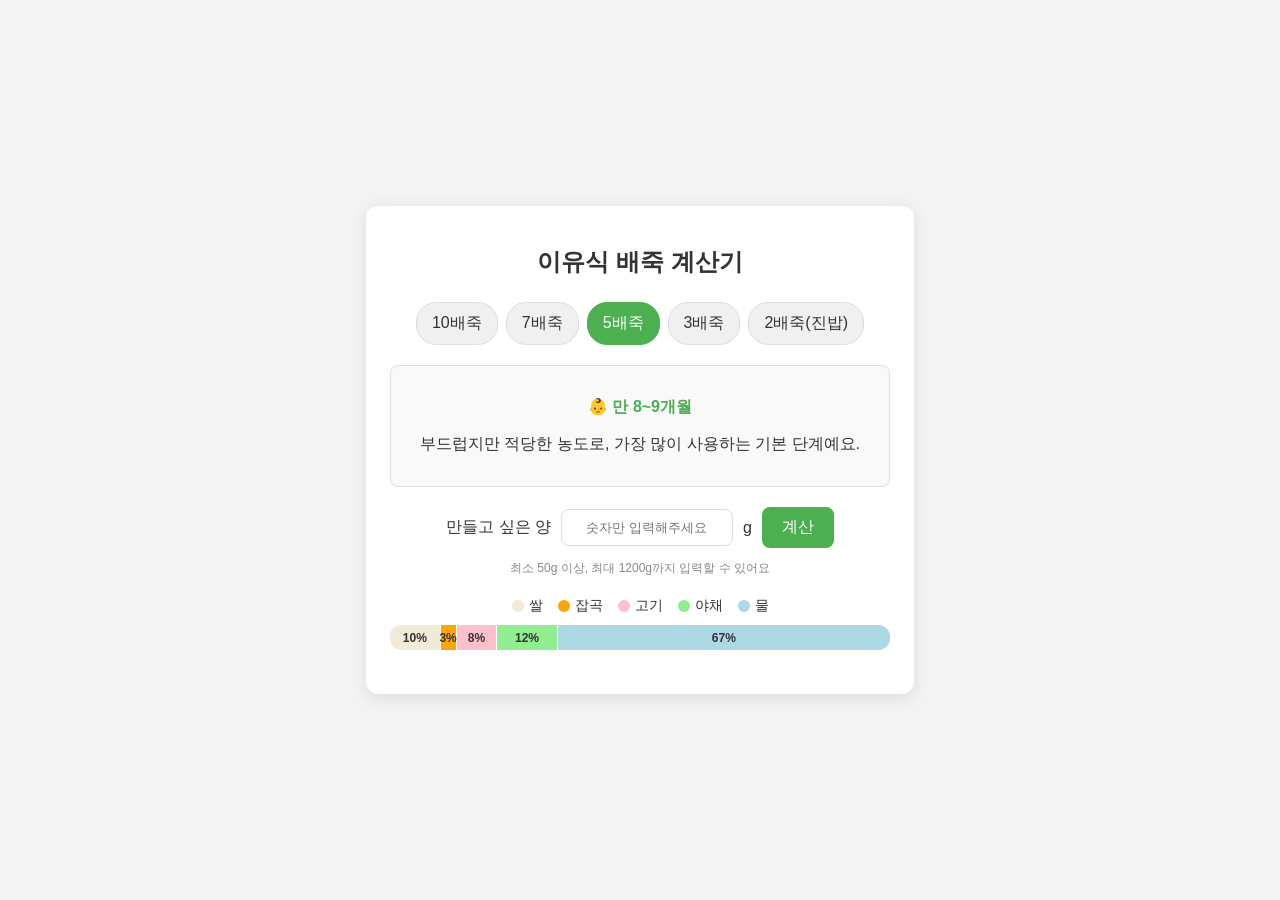
==== index.html @ b90536a2 "feat: Google AdSense 연동 및 ads.txt 추가" ====
<!DOCTYPE html>
<html lang="ko">
<head>
    <meta charset="UTF-8">
    <meta name="viewport" content="width=device-width, initial-scale=1.0">
    <meta name="google-adsense-account" content="ca-pub-3704915828555227">
    <script async src="https://pagead2.googlesyndication.com/pagead/js/adsbygoogle.js?client=ca-pub-3704915828555227"
     crossorigin="anonymous"></script>
    <title>이유식 배죽 계산기</title>
    <link rel="stylesheet" href="style.css">
</head>
<body>
    <div class="calculator">
        <h1>이유식 배죽 계산기</h1>

        <div class="stage-selection">
            <input type="radio" id="stage-10" name="stage" value="10">
            <label for="stage-10">10배죽</label>
            <input type="radio" id="stage-7" name="stage" value="7">
            <label for="stage-7">7배죽</label>
            <input type="radio" id="stage-5" name="stage" value="5" checked>
            <label for="stage-5">5배죽</label>
            <input type="radio" id="stage-3" name="stage" value="3">
            <label for="stage-3">3배죽</label>
            <input type="radio" id="stage-2" name="stage" value="2">
            <label for="stage-2">2배죽(진밥)</label>
        </div>

        <div class="stage-description">
            <p id="stage-age"></p>
            <p id="stage-info"></p>
        </div>

        <form id="calculator-form">
            <div class="amount-input">
                <label for="amount">만들고 싶은 양</label>
                <input type="number" id="amount" placeholder="숫자만 입력해주세요">
                <span>g</span>
                <button type="submit">계산</button>
            </div>
            <p class="input-guidance">최소 50g 이상, 최대 1200g까지 입력할 수 있어요</p>
        </form>

        <div class="legend">
            <div><span class="dot rice"></span>쌀</div>
            <div><span class="dot grains"></span>잡곡</div>
            <div><span class="dot meat"></span>고기</div>
            <div><span class="dot veg"></span>야채</div>
            <div><span class="dot water"></span>물</div>
        </div>

        <div class="ingredients-ratio">
            <div class="bar">
                <div id="rice-bar" class="bar-segment"></div>
                <div id="grains-bar" class="bar-segment"></div>
                <div id="meat-bar" class="bar-segment"></div>
                <div id="veg-bar" class="bar-segment"></div>
                <div id="water-bar" class="bar-segment"></div>
            </div>
        </div>

        <ul class="results">
        </ul>
    </div>

    <script src="main.js"></script>
</body>
</html>
---- style.css ----
:root {
    --primary-color: #4CAF50;
    --background-color: #f4f4f4;
    --container-bg: #fff;
    --text-color: #333;
    --border-color: #ddd;
    --button-bg: #f0f0f0;
    --button-hover-bg: #e0e0e0;
    --rice-color: #F0EAD6;
    --grains-color: #FFA500;
    --meat-color: #FFC0CB;
    --veg-color: #90EE90;
    --water-color: #ADD8E6;
}

body {
    font-family: 'Arial', sans-serif;
    background-color: var(--background-color);
    color: var(--text-color);
    display: flex;
    justify-content: center;
    align-items: center;
    min-height: 100vh;
    margin: 0;
}

.calculator {
    background: var(--container-bg);
    border-radius: 12px;
    box-shadow: 0 4px 20px rgba(0,0,0,0.1);
    padding: 24px;
    width: 100%;
    max-width: 500px;
    text-align: center;
}

h1 {
    font-size: 24px;
    margin-bottom: 24px;
}

.stage-selection {
    display: flex;
    justify-content: center;
    gap: 8px;
    margin-bottom: 20px;
}

.stage-selection input[type="radio"] {
    display: none;
}

.stage-selection label {
    background-color: var(--button-bg);
    border: 1px solid var(--border-color);
    border-radius: 20px;
    padding: 10px 15px;
    cursor: pointer;
    transition: background-color 0.3s, color 0.3s, border-color 0.3s;
}

.stage-selection input[type="radio"]:checked + label {
    background-color: var(--primary-color);
    color: white;
    border-color: var(--primary-color);
}

.stage-description {
    background-color: #f9f9f9;
    border: 1px solid var(--border-color);
    border-radius: 8px;
    padding: 15px;
    margin-bottom: 20px;
    min-height: 60px;
}

#stage-age {
    font-weight: bold;
    color: var(--primary-color);
}

#calculator-form .amount-input {
    display: flex;
    align-items: center;
    justify-content: center;
    gap: 10px;
    margin-bottom: 8px;
}

#amount {
    width: 150px;
    padding: 10px;
    border: 1px solid var(--border-color);
    border-radius: 8px;
    text-align: right;
}

#calculator-form button {
    background-color: var(--primary-color);
    color: white;
    border: none;
    border-radius: 8px;
    padding: 10px 20px;
    font-size: 16px;
    cursor: pointer;
    transition: background-color 0.3s;
}

#calculator-form button:hover {
    background-color: #45a049;
}

.input-guidance {
    font-size: 12px;
    color: #888;
    margin-bottom: 20px;
}

.legend {
    display: flex;
    justify-content: center;
    gap: 15px;
    margin-bottom: 10px;
}

.legend > div {
    display: flex;
    align-items: center;
    font-size: 14px;
}

.dot {
    height: 12px;
    width: 12px;
    border-radius: 50%;
    margin-right: 5px;
}

.dot.rice { background-color: var(--rice-color); }
.dot.grains { background-color: var(--grains-color); }
.dot.meat { background-color: var(--meat-color); }
.dot.veg { background-color: var(--veg-color); }
.dot.water { background-color: var(--water-color); }

.ingredients-ratio .bar {
    display: flex;
    height: 25px;
    border-radius: 12px;
    overflow: hidden;
    margin-bottom: 20px;
    background-color: #e0e0e0;
}

.bar-segment {
    transition: width 0.5s ease-in-out;
    display: flex;
    align-items: center;
    justify-content: center;
    color: #333;
    font-size: 12px;
    font-weight: bold;
    border-right: 1px solid #fff;
}

.bar-segment:last-child {
    border-right: none;
}


#rice-bar { background-color: var(--rice-color); }
#grains-bar { background-color: var(--grains-color); }
#meat-bar { background-color: var(--meat-color); }
#veg-bar { background-color: var(--veg-color); }
#water-bar { background-color: var(--water-color); }


.results {
    list-style: none;
    padding: 0;
    margin: 0;
    text-align: left;
}

.results li {
    display: flex;
    align-items: center;
    padding: 10px;
    border-bottom: 1px solid #f0f0f0;
}

.results li:last-child {
    border-bottom: none;
}

.results .icon {
    font-size: 20px;
    margin-right: 15px;
}

.results .name {
    flex-grow: 1;
}

.results .value {
    font-weight: bold;
}
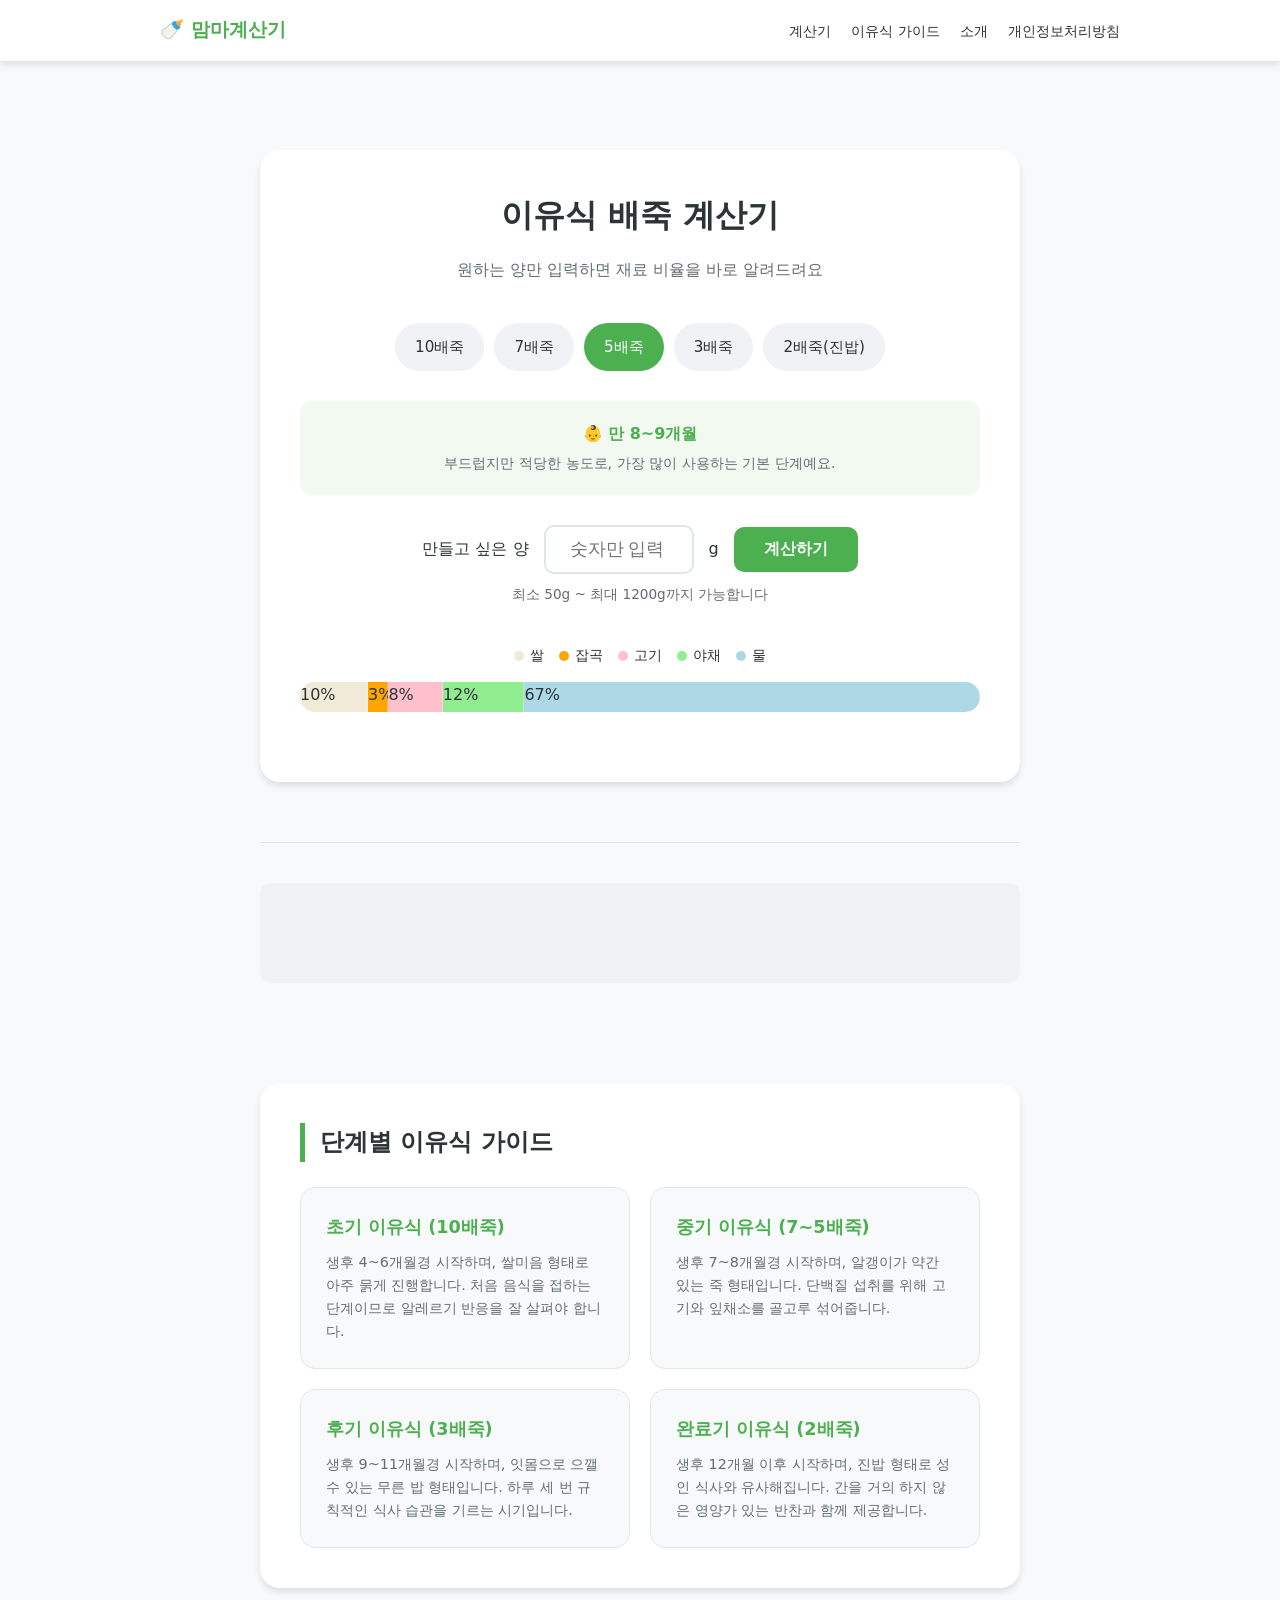
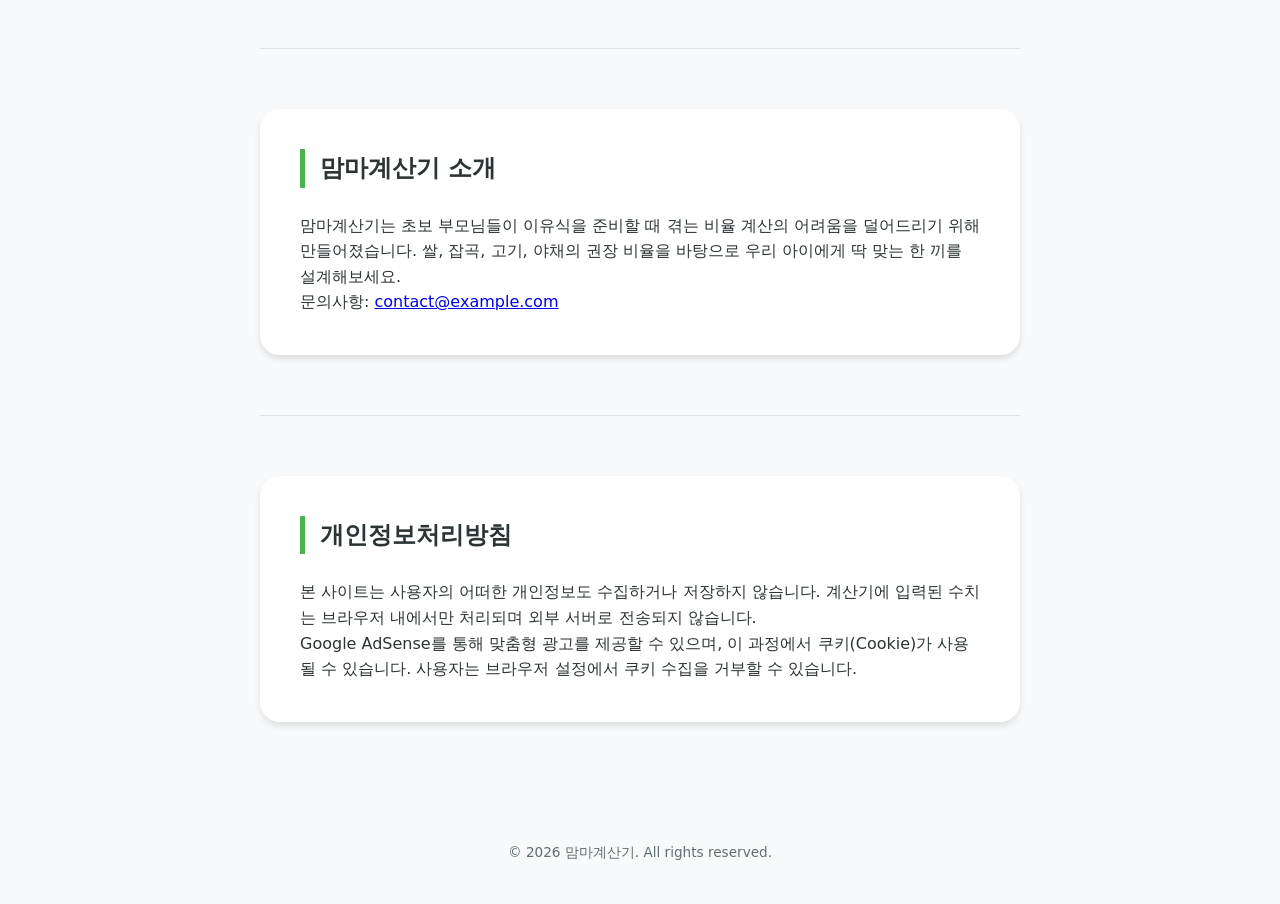
==== commit 8b6ac2ff: "optimize: AdSense 승인을 위한 고품질 사이트 최적화 (가이드, 정책, UI 개선)" ====
--- a/index.html
+++ b/index.html
@@ -4,64 +4,143 @@
     <meta charset="UTF-8">
     <meta name="viewport" content="width=device-width, initial-scale=1.0">
     <meta name="google-adsense-account" content="ca-pub-3704915828555227">
+    <meta name="description" content="우리 아이를 위한 맞춤형 이유식 배죽 계산기. 초기, 중기, 후기 단계별 쌀과 물의 비율을 정확하게 계산해드립니다.">
     <script async src="https://pagead2.googlesyndication.com/pagead/js/adsbygoogle.js?client=ca-pub-3704915828555227"
      crossorigin="anonymous"></script>
-    <title>이유식 배죽 계산기</title>
+    <title>이유식 배죽 계산기 - 단계별 맞춤 비율 가이드</title>
     <link rel="stylesheet" href="style.css">
 </head>
 <body>
-    <div class="calculator">
-        <h1>이유식 배죽 계산기</h1>
+    <header>
+        <nav class="nav-container">
+            <div class="logo">🍼 맘마계산기</div>
+            <ul class="nav-menu">
+                <li><a href="#calculator">계산기</a></li>
+                <li><a href="#guide">이유식 가이드</a></li>
+                <li><a href="#about">소개</a></li>
+                <li><a href="#privacy">개인정보처리방침</a></li>
+            </ul>
+        </nav>
+    </header>
 
-        <div class="stage-selection">
-            <input type="radio" id="stage-10" name="stage" value="10">
-            <label for="stage-10">10배죽</label>
-            <input type="radio" id="stage-7" name="stage" value="7">
-            <label for="stage-7">7배죽</label>
-            <input type="radio" id="stage-5" name="stage" value="5" checked>
-            <label for="stage-5">5배죽</label>
-            <input type="radio" id="stage-3" name="stage" value="3">
-            <label for="stage-3">3배죽</label>
-            <input type="radio" id="stage-2" name="stage" value="2">
-            <label for="stage-2">2배죽(진밥)</label>
+    <main>
+        <!-- 계산기 섹션 -->
+        <section id="calculator" class="content-section">
+            <div class="calculator-container">
+                <h1>이유식 배죽 계산기</h1>
+                <p class="subtitle">원하는 양만 입력하면 재료 비율을 바로 알려드려요</p>
+
+                <div class="stage-selection">
+                    <input type="radio" id="stage-10" name="stage" value="10">
+                    <label for="stage-10">10배죽</label>
+                    <input type="radio" id="stage-7" name="stage" value="7">
+                    <label for="stage-7">7배죽</label>
+                    <input type="radio" id="stage-5" name="stage" value="5" checked>
+                    <label for="stage-5">5배죽</label>
+                    <input type="radio" id="stage-3" name="stage" value="3">
+                    <label for="stage-3">3배죽</label>
+                    <input type="radio" id="stage-2" name="stage" value="2">
+                    <label for="stage-2">2배죽(진밥)</label>
+                </div>
+
+                <div class="stage-description">
+                    <p id="stage-age"></p>
+                    <p id="stage-info"></p>
+                </div>
+
+                <form id="calculator-form">
+                    <div class="amount-input">
+                        <label for="amount">만들고 싶은 양</label>
+                        <input type="number" id="amount" placeholder="숫자만 입력">
+                        <span>g</span>
+                        <button type="submit">계산하기</button>
+                    </div>
+                    <p class="input-guidance">최소 50g ~ 최대 1200g까지 가능합니다</p>
+                </form>
+
+                <div class="legend">
+                    <div><span class="dot rice"></span>쌀</div>
+                    <div><span class="dot grains"></span>잡곡</div>
+                    <div><span class="dot meat"></span>고기</div>
+                    <div><span class="dot veg"></span>야채</div>
+                    <div><span class="dot water"></span>물</div>
+                </div>
+
+                <div class="ingredients-ratio">
+                    <div class="bar">
+                        <div id="rice-bar" class="bar-segment"></div>
+                        <div id="grains-bar" class="bar-segment"></div>
+                        <div id="meat-bar" class="bar-segment"></div>
+                        <div id="veg-bar" class="bar-segment"></div>
+                        <div id="water-bar" class="bar-segment"></div>
+                    </div>
+                </div>
+
+                <ul class="results">
+                </ul>
+            </div>
+        </section>
+
+        <!-- 광고 영역 (예시) -->
+        <div class="ad-container">
+            <ins class="adsbygoogle"
+                 style="display:block"
+                 data-ad-client="ca-pub-3704915828555227"
+                 data-ad-slot="YOUR_AD_SLOT"
+                 data-ad-format="auto"
+                 data-full-width-responsive="true"></ins>
+            <script>
+                 (adsbygoogle = window.adsbygoogle || []).push({});
+            </script>
         </div>
 
-        <div class="stage-description">
-            <p id="stage-age"></p>
-            <p id="stage-info"></p>
-        </div>
+        <!-- 가이드 섹션 -->
+        <section id="guide" class="content-section">
+            <div class="info-card">
+                <h2>단계별 이유식 가이드</h2>
+                <div class="guide-grid">
+                    <div class="guide-item">
+                        <h3>초기 이유식 (10배죽)</h3>
+                        <p>생후 4~6개월경 시작하며, 쌀미음 형태로 아주 묽게 진행합니다. 처음 음식을 접하는 단계이므로 알레르기 반응을 잘 살펴야 합니다.</p>
+                    </div>
+                    <div class="guide-item">
+                        <h3>중기 이유식 (7~5배죽)</h3>
+                        <p>생후 7~8개월경 시작하며, 알갱이가 약간 있는 죽 형태입니다. 단백질 섭취를 위해 고기와 잎채소를 골고루 섞어줍니다.</p>
+                    </div>
+                    <div class="guide-item">
+                        <h3>후기 이유식 (3배죽)</h3>
+                        <p>생후 9~11개월경 시작하며, 잇몸으로 으깰 수 있는 무른 밥 형태입니다. 하루 세 번 규칙적인 식사 습관을 기르는 시기입니다.</p>
+                    </div>
+                    <div class="guide-item">
+                        <h3>완료기 이유식 (2배죽)</h3>
+                        <p>생후 12개월 이후 시작하며, 진밥 형태로 성인 식사와 유사해집니다. 간을 거의 하지 않은 영양가 있는 반찬과 함께 제공합니다.</p>
+                    </div>
+                </div>
+            </div>
+        </section>
 
-        <form id="calculator-form">
-            <div class="amount-input">
-                <label for="amount">만들고 싶은 양</label>
-                <input type="number" id="amount" placeholder="숫자만 입력해주세요">
-                <span>g</span>
-                <button type="submit">계산</button>
+        <!-- 소개 섹션 -->
+        <section id="about" class="content-section">
+            <div class="info-card">
+                <h2>맘마계산기 소개</h2>
+                <p>맘마계산기는 초보 부모님들이 이유식을 준비할 때 겪는 비율 계산의 어려움을 덜어드리기 위해 만들어졌습니다. 쌀, 잡곡, 고기, 야채의 권장 비율을 바탕으로 우리 아이에게 딱 맞는 한 끼를 설계해보세요.</p>
+                <p>문의사항: <a href="mailto:contact@example.com">contact@example.com</a></p>
             </div>
-            <p class="input-guidance">최소 50g 이상, 최대 1200g까지 입력할 수 있어요</p>
-        </form>
+        </section>
 
-        <div class="legend">
-            <div><span class="dot rice"></span>쌀</div>
-            <div><span class="dot grains"></span>잡곡</div>
-            <div><span class="dot meat"></span>고기</div>
-            <div><span class="dot veg"></span>야채</div>
-            <div><span class="dot water"></span>물</div>
-        </div>
+        <!-- 개인정보처리방침 섹션 -->
+        <section id="privacy" class="content-section">
+            <div class="info-card">
+                <h2>개인정보처리방침</h2>
+                <p>본 사이트는 사용자의 어떠한 개인정보도 수집하거나 저장하지 않습니다. 계산기에 입력된 수치는 브라우저 내에서만 처리되며 외부 서버로 전송되지 않습니다.</p>
+                <p>Google AdSense를 통해 맞춤형 광고를 제공할 수 있으며, 이 과정에서 쿠키(Cookie)가 사용될 수 있습니다. 사용자는 브라우저 설정에서 쿠키 수집을 거부할 수 있습니다.</p>
+            </div>
+        </section>
+    </main>
 
-        <div class="ingredients-ratio">
-            <div class="bar">
-                <div id="rice-bar" class="bar-segment"></div>
-                <div id="grains-bar" class="bar-segment"></div>
-                <div id="meat-bar" class="bar-segment"></div>
-                <div id="veg-bar" class="bar-segment"></div>
-                <div id="water-bar" class="bar-segment"></div>
-            </div>
-        </div>
-
-        <ul class="results">
-        </ul>
-    </div>
+    <footer>
+        <p>&copy; 2026 맘마계산기. All rights reserved.</p>
+    </footer>
 
     <script src="main.js"></script>
 </body>
--- a/style.css
+++ b/style.css
@@ -1,98 +1,165 @@
 
 :root {
     --primary-color: #4CAF50;
-    --background-color: #f4f4f4;
-    --container-bg: #fff;
-    --text-color: #333;
-    --border-color: #ddd;
-    --button-bg: #f0f0f0;
-    --button-hover-bg: #e0e0e0;
+    --secondary-color: #81C784;
+    --background-color: #f8f9fa;
+    --container-bg: #ffffff;
+    --text-color: #2d3436;
+    --text-light: #636e72;
+    --border-color: #dfe6e9;
+    --button-bg: #f1f2f6;
+    --button-hover-bg: #dfe4ea;
     --rice-color: #F0EAD6;
     --grains-color: #FFA500;
     --meat-color: #FFC0CB;
     --veg-color: #90EE90;
     --water-color: #ADD8E6;
+    --shadow: 0 4px 6px rgba(0, 0, 0, 0.1);
+}
+
+* {
+    box-sizing: border-box;
+    margin: 0;
+    padding: 0;
+}
+
+html {
+    scroll-behavior: smooth;
 }
 
 body {
-    font-family: 'Arial', sans-serif;
+    font-family: 'Pretendard', -apple-system, BlinkMacSystemFont, system-ui, Roboto, 'Helvetica Neue', 'Segoe UI', 'Apple SD Gothic Neo', 'Noto Sans KR', 'Malgun Gothic', sans-serif;
     background-color: var(--background-color);
     color: var(--text-color);
+    line-height: 1.6;
+    padding-top: 70px; /* Header height */
+}
+
+/* Header & Nav */
+header {
+    background-color: var(--container-bg);
+    box-shadow: var(--shadow);
+    position: fixed;
+    top: 0;
+    width: 100%;
+    z-index: 1000;
+}
+
+.nav-container {
+    max-width: 1000px;
+    margin: 0 auto;
+    padding: 15px 20px;
+    display: flex;
+    justify-content: space-between;
+    align-items: center;
+}
+
+.logo {
+    font-size: 1.2rem;
+    font-weight: bold;
+    color: var(--primary-color);
+}
+
+.nav-menu {
+    list-style: none;
+    display: flex;
+    gap: 20px;
+}
+
+.nav-menu a {
+    text-decoration: none;
+    color: var(--text-color);
+    font-size: 0.9rem;
+    font-weight: 500;
+    transition: color 0.3s;
+}
+
+.nav-menu a:hover {
+    color: var(--primary-color);
+}
+
+/* Content Layout */
+main {
+    max-width: 800px;
+    margin: 0 auto;
+    padding: 20px;
+}
+
+.content-section {
+    padding: 60px 0;
+    border-bottom: 1px solid var(--border-color);
+}
+
+.content-section:last-of-type {
+    border-bottom: none;
+}
+
+h1, h2, h3 {
+    margin-bottom: 1rem;
+    color: #2d3436;
+}
+
+h1 { font-size: 2rem; text-align: center; }
+h2 { font-size: 1.5rem; border-left: 5px solid var(--primary-color); padding-left: 15px; margin-bottom: 25px; }
+.subtitle { text-align: center; color: var(--text-light); margin-bottom: 40px; }
+
+/* Calculator Section */
+.calculator-container {
+    background: var(--container-bg);
+    border-radius: 20px;
+    padding: 40px;
+    box-shadow: var(--shadow);
+}
+
+.stage-selection {
     display: flex;
     justify-content: center;
-    align-items: center;
-    min-height: 100vh;
-    margin: 0;
-}
-
-.calculator {
-    background: var(--container-bg);
-    border-radius: 12px;
-    box-shadow: 0 4px 20px rgba(0,0,0,0.1);
-    padding: 24px;
-    width: 100%;
-    max-width: 500px;
-    text-align: center;
-}
-
-h1 {
-    font-size: 24px;
-    margin-bottom: 24px;
-}
-
-.stage-selection {
-    display: flex;
-    justify-content: center;
-    gap: 8px;
-    margin-bottom: 20px;
-}
-
-.stage-selection input[type="radio"] {
-    display: none;
-}
+    flex-wrap: wrap;
+    gap: 10px;
+    margin-bottom: 30px;
+}
+
+.stage-selection input[type="radio"] { display: none; }
 
 .stage-selection label {
     background-color: var(--button-bg);
-    border: 1px solid var(--border-color);
-    border-radius: 20px;
-    padding: 10px 15px;
+    border-radius: 30px;
+    padding: 12px 20px;
     cursor: pointer;
-    transition: background-color 0.3s, color 0.3s, border-color 0.3s;
+    font-size: 0.95rem;
+    transition: all 0.3s;
 }
 
 .stage-selection input[type="radio"]:checked + label {
     background-color: var(--primary-color);
     color: white;
-    border-color: var(--primary-color);
 }
 
 .stage-description {
-    background-color: #f9f9f9;
-    border: 1px solid var(--border-color);
-    border-radius: 8px;
-    padding: 15px;
-    margin-bottom: 20px;
-    min-height: 60px;
-}
-
-#stage-age {
-    font-weight: bold;
-    color: var(--primary-color);
-}
-
-#calculator-form .amount-input {
+    background-color: #f1f9f1;
+    border-radius: 12px;
+    padding: 20px;
+    margin-bottom: 30px;
+    text-align: center;
+}
+
+#stage-age { font-weight: bold; color: var(--primary-color); margin-bottom: 5px; }
+#stage-info { font-size: 0.9rem; color: var(--text-light); }
+
+.amount-input {
     display: flex;
     align-items: center;
     justify-content: center;
-    gap: 10px;
-    margin-bottom: 8px;
+    gap: 15px;
+    margin-bottom: 10px;
 }
 
 #amount {
     width: 150px;
-    padding: 10px;
-    border: 1px solid var(--border-color);
-    border-radius: 8px;
+    padding: 12px;
+    border: 2px solid var(--border-color);
+    border-radius: 10px;
+    font-size: 1.1rem;
     text-align: right;
 }
 
@@ -100,43 +167,29 @@
     background-color: var(--primary-color);
     color: white;
     border: none;
-    border-radius: 8px;
-    padding: 10px 20px;
-    font-size: 16px;
+    border-radius: 10px;
+    padding: 12px 30px;
+    font-size: 1rem;
+    font-weight: bold;
     cursor: pointer;
     transition: background-color 0.3s;
 }
 
-#calculator-form button:hover {
-    background-color: #45a049;
-}
-
-.input-guidance {
-    font-size: 12px;
-    color: #888;
-    margin-bottom: 20px;
-}
-
+#calculator-form button:hover { background-color: #45a049; }
+
+.input-guidance { text-align: center; font-size: 0.85rem; color: var(--text-light); margin-bottom: 40px; }
+
+/* Result Area */
 .legend {
     display: flex;
     justify-content: center;
+    flex-wrap: wrap;
     gap: 15px;
-    margin-bottom: 10px;
-}
-
-.legend > div {
-    display: flex;
-    align-items: center;
-    font-size: 14px;
-}
-
-.dot {
-    height: 12px;
-    width: 12px;
-    border-radius: 50%;
-    margin-right: 5px;
-}
-
+    margin-bottom: 15px;
+}
+
+.legend > div { display: flex; align-items: center; font-size: 0.85rem; }
+.dot { height: 10px; width: 10px; border-radius: 50%; margin-right: 6px; }
 .dot.rice { background-color: var(--rice-color); }
 .dot.grains { background-color: var(--grains-color); }
 .dot.meat { background-color: var(--meat-color); }
@@ -145,28 +198,14 @@
 
 .ingredients-ratio .bar {
     display: flex;
-    height: 25px;
-    border-radius: 12px;
+    height: 30px;
+    border-radius: 15px;
     overflow: hidden;
-    margin-bottom: 20px;
-    background-color: #e0e0e0;
-}
-
-.bar-segment {
-    transition: width 0.5s ease-in-out;
-    display: flex;
-    align-items: center;
-    justify-content: center;
-    color: #333;
-    font-size: 12px;
-    font-weight: bold;
-    border-right: 1px solid #fff;
-}
-
-.bar-segment:last-child {
-    border-right: none;
-}
-
+    margin-bottom: 30px;
+    background-color: #eee;
+}
+
+.bar-segment { transition: width 0.5s cubic-bezier(0.4, 0, 0.2, 1); border-right: 1px solid rgba(255,255,255,0.3); }
 
 #rice-bar { background-color: var(--rice-color); }
 #grains-bar { background-color: var(--grains-color); }
@@ -174,34 +213,65 @@
 #veg-bar { background-color: var(--veg-color); }
 #water-bar { background-color: var(--water-color); }
 
-
-.results {
-    list-style: none;
-    padding: 0;
-    margin: 0;
-    text-align: left;
-}
-
+.results { list-style: none; }
 .results li {
     display: flex;
-    align-items: center;
-    padding: 10px;
-    border-bottom: 1px solid #f0f0f0;
-}
-
-.results li:last-child {
-    border-bottom: none;
-}
-
-.results .icon {
-    font-size: 20px;
-    margin-right: 15px;
-}
-
-.results .name {
-    flex-grow: 1;
-}
-
-.results .value {
-    font-weight: bold;
-}
+    justify-content: space-between;
+    padding: 15px;
+    border-bottom: 1px solid #f1f2f6;
+}
+
+.results .name { font-weight: 500; }
+.results .value { font-weight: bold; color: var(--primary-color); }
+
+/* Info Cards & Grid */
+.info-card {
+    background: var(--container-bg);
+    border-radius: 20px;
+    padding: 40px;
+    box-shadow: var(--shadow);
+}
+
+.guide-grid {
+    display: grid;
+    grid-template-columns: repeat(auto-fit, minmax(280px, 1fr));
+    gap: 20px;
+}
+
+.guide-item {
+    background-color: #f8f9fa;
+    padding: 25px;
+    border-radius: 15px;
+    border: 1px solid var(--border-color);
+}
+
+.guide-item h3 { font-size: 1.1rem; color: var(--primary-color); margin-bottom: 10px; }
+.guide-item p { font-size: 0.9rem; color: var(--text-light); }
+
+/* Ad Container */
+.ad-container {
+    margin: 40px auto;
+    text-align: center;
+    background: #f1f2f6;
+    padding: 20px;
+    border-radius: 10px;
+    min-height: 100px;
+}
+
+/* Footer */
+footer {
+    text-align: center;
+    padding: 40px;
+    color: var(--text-light);
+    font-size: 0.85rem;
+}
+
+/* Responsive */
+@media (max-width: 600px) {
+    .nav-menu { display: none; }
+    .calculator-container, .info-card { padding: 25px; }
+    h1 { font-size: 1.5rem; }
+    .amount-input { flex-direction: column; }
+    #amount { width: 100%; }
+    #calculator-form button { width: 100%; }
+}
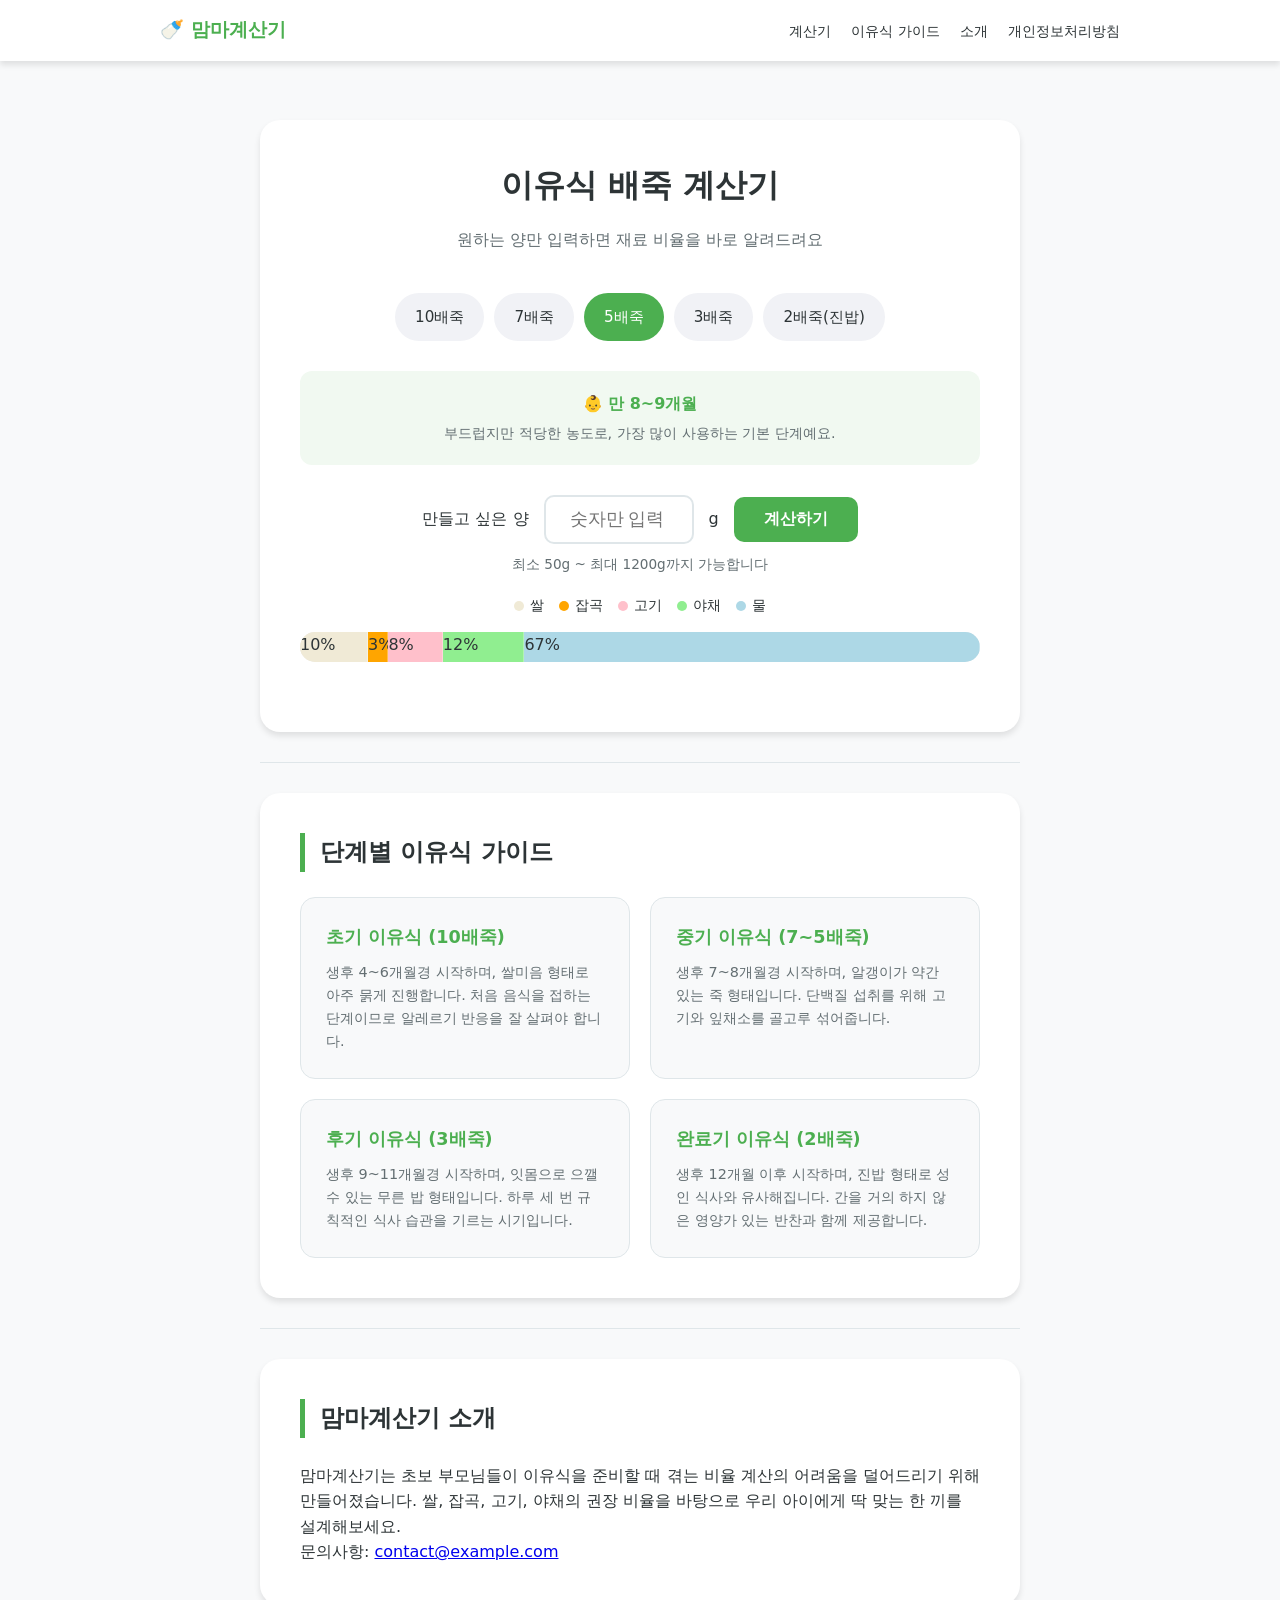
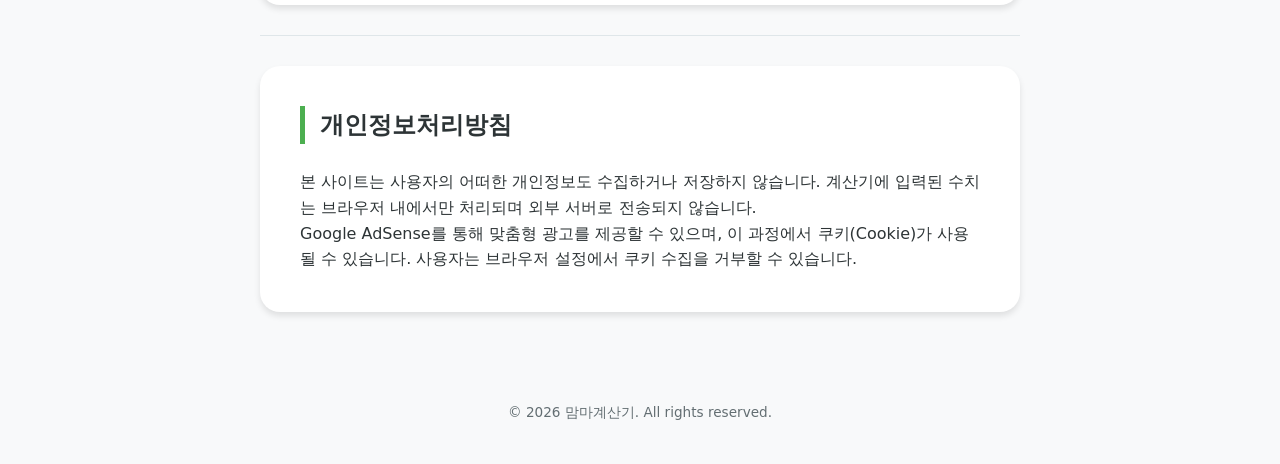
==== commit 80b0a924: "style: 계산기와 가이드 사이의 광고 영역 삭제 및 간격 최적화" ====
--- a/index.html
+++ b/index.html
@@ -81,19 +81,6 @@
             </div>
         </section>
 
-        <!-- 광고 영역 (예시) -->
-        <div class="ad-container">
-            <ins class="adsbygoogle"
-                 style="display:block"
-                 data-ad-client="ca-pub-3704915828555227"
-                 data-ad-slot="YOUR_AD_SLOT"
-                 data-ad-format="auto"
-                 data-full-width-responsive="true"></ins>
-            <script>
-                 (adsbygoogle = window.adsbygoogle || []).push({});
-            </script>
-        </div>
-
         <!-- 가이드 섹션 -->
         <section id="guide" class="content-section">
             <div class="info-card">
--- a/style.css
+++ b/style.css
@@ -86,7 +86,7 @@
 }
 
 .content-section {
-    padding: 60px 0;
+    padding: 30px 0;
     border-bottom: 1px solid var(--border-color);
 }
 
@@ -177,7 +177,7 @@
 
 #calculator-form button:hover { background-color: #45a049; }
 
-.input-guidance { text-align: center; font-size: 0.85rem; color: var(--text-light); margin-bottom: 40px; }
+.input-guidance { text-align: center; font-size: 0.85rem; color: var(--text-light); margin-bottom: 20px; }
 
 /* Result Area */
 .legend {
@@ -250,12 +250,11 @@
 
 /* Ad Container */
 .ad-container {
-    margin: 40px auto;
+    margin: 10px auto;
     text-align: center;
-    background: #f1f2f6;
-    padding: 20px;
+    background: transparent;
+    padding: 10px;
     border-radius: 10px;
-    min-height: 100px;
 }
 
 /* Footer */
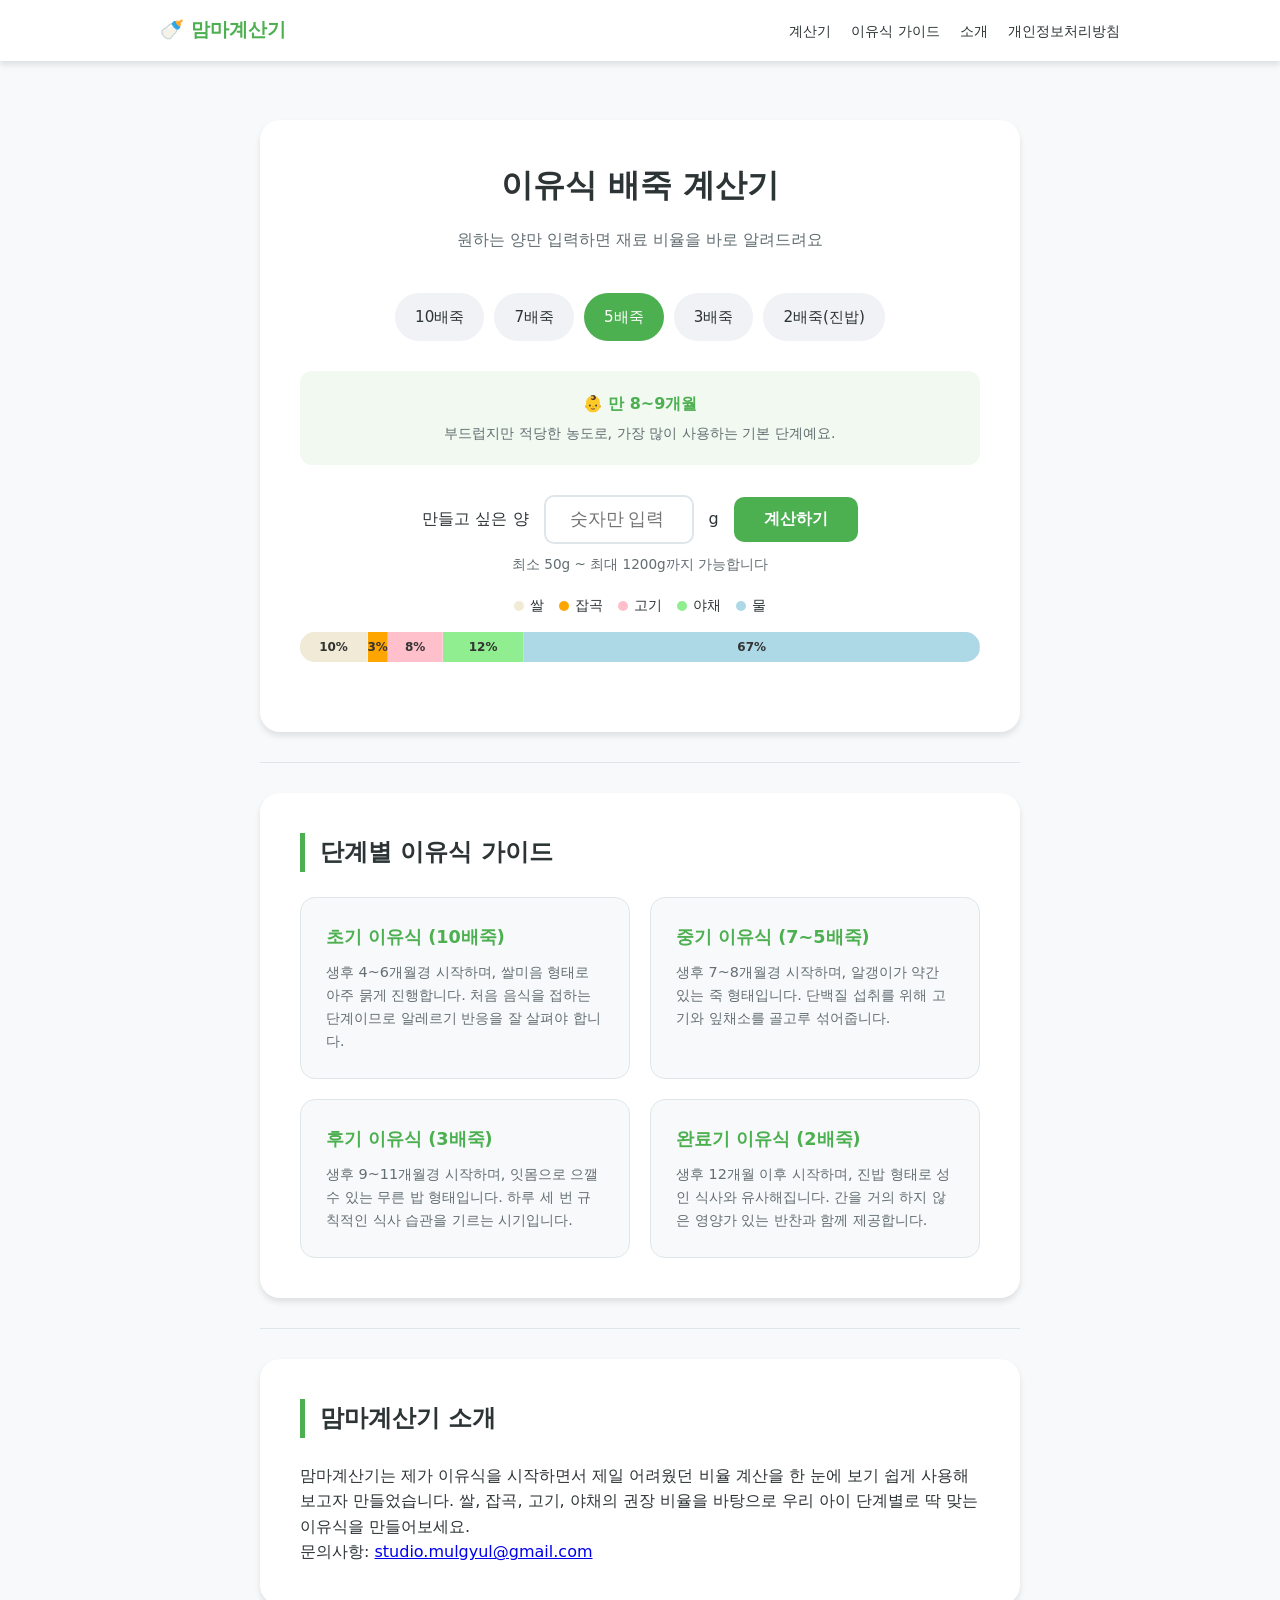
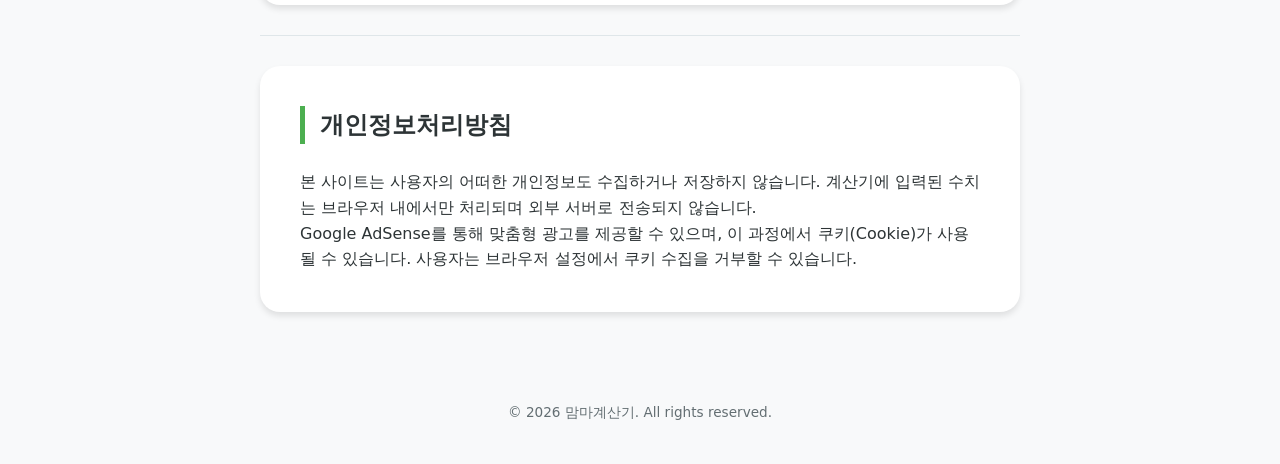
==== commit 44ba602f: "docs: 맘마계산기 소개 문구 및 연락처 수정" ====
--- a/index.html
+++ b/index.html
@@ -110,8 +110,8 @@
         <section id="about" class="content-section">
             <div class="info-card">
                 <h2>맘마계산기 소개</h2>
-                <p>맘마계산기는 초보 부모님들이 이유식을 준비할 때 겪는 비율 계산의 어려움을 덜어드리기 위해 만들어졌습니다. 쌀, 잡곡, 고기, 야채의 권장 비율을 바탕으로 우리 아이에게 딱 맞는 한 끼를 설계해보세요.</p>
-                <p>문의사항: <a href="mailto:contact@example.com">contact@example.com</a></p>
+                <p>맘마계산기는 제가 이유식을 시작하면서 제일 어려웠던 비율 계산을 한 눈에 보기 쉽게 사용해보고자 만들었습니다. 쌀, 잡곡, 고기, 야채의 권장 비율을 바탕으로 우리 아이 단계별로 딱 맞는 이유식을 만들어보세요.</p>
+                <p>문의사항: <a href="mailto:studio.mulgyul@gmail.com">studio.mulgyul@gmail.com</a></p>
             </div>
         </section>
 
--- a/style.css
+++ b/style.css
@@ -205,7 +205,16 @@
     background-color: #eee;
 }
 
-.bar-segment { transition: width 0.5s cubic-bezier(0.4, 0, 0.2, 1); border-right: 1px solid rgba(255,255,255,0.3); }
+.bar-segment { 
+    display: flex;
+    align-items: center;
+    justify-content: center;
+    font-size: 0.75rem;
+    font-weight: bold;
+    color: #333;
+    transition: width 0.5s cubic-bezier(0.4, 0, 0.2, 1); 
+    border-right: 1px solid rgba(255,255,255,0.3); 
+}
 
 #rice-bar { background-color: var(--rice-color); }
 #grains-bar { background-color: var(--grains-color); }
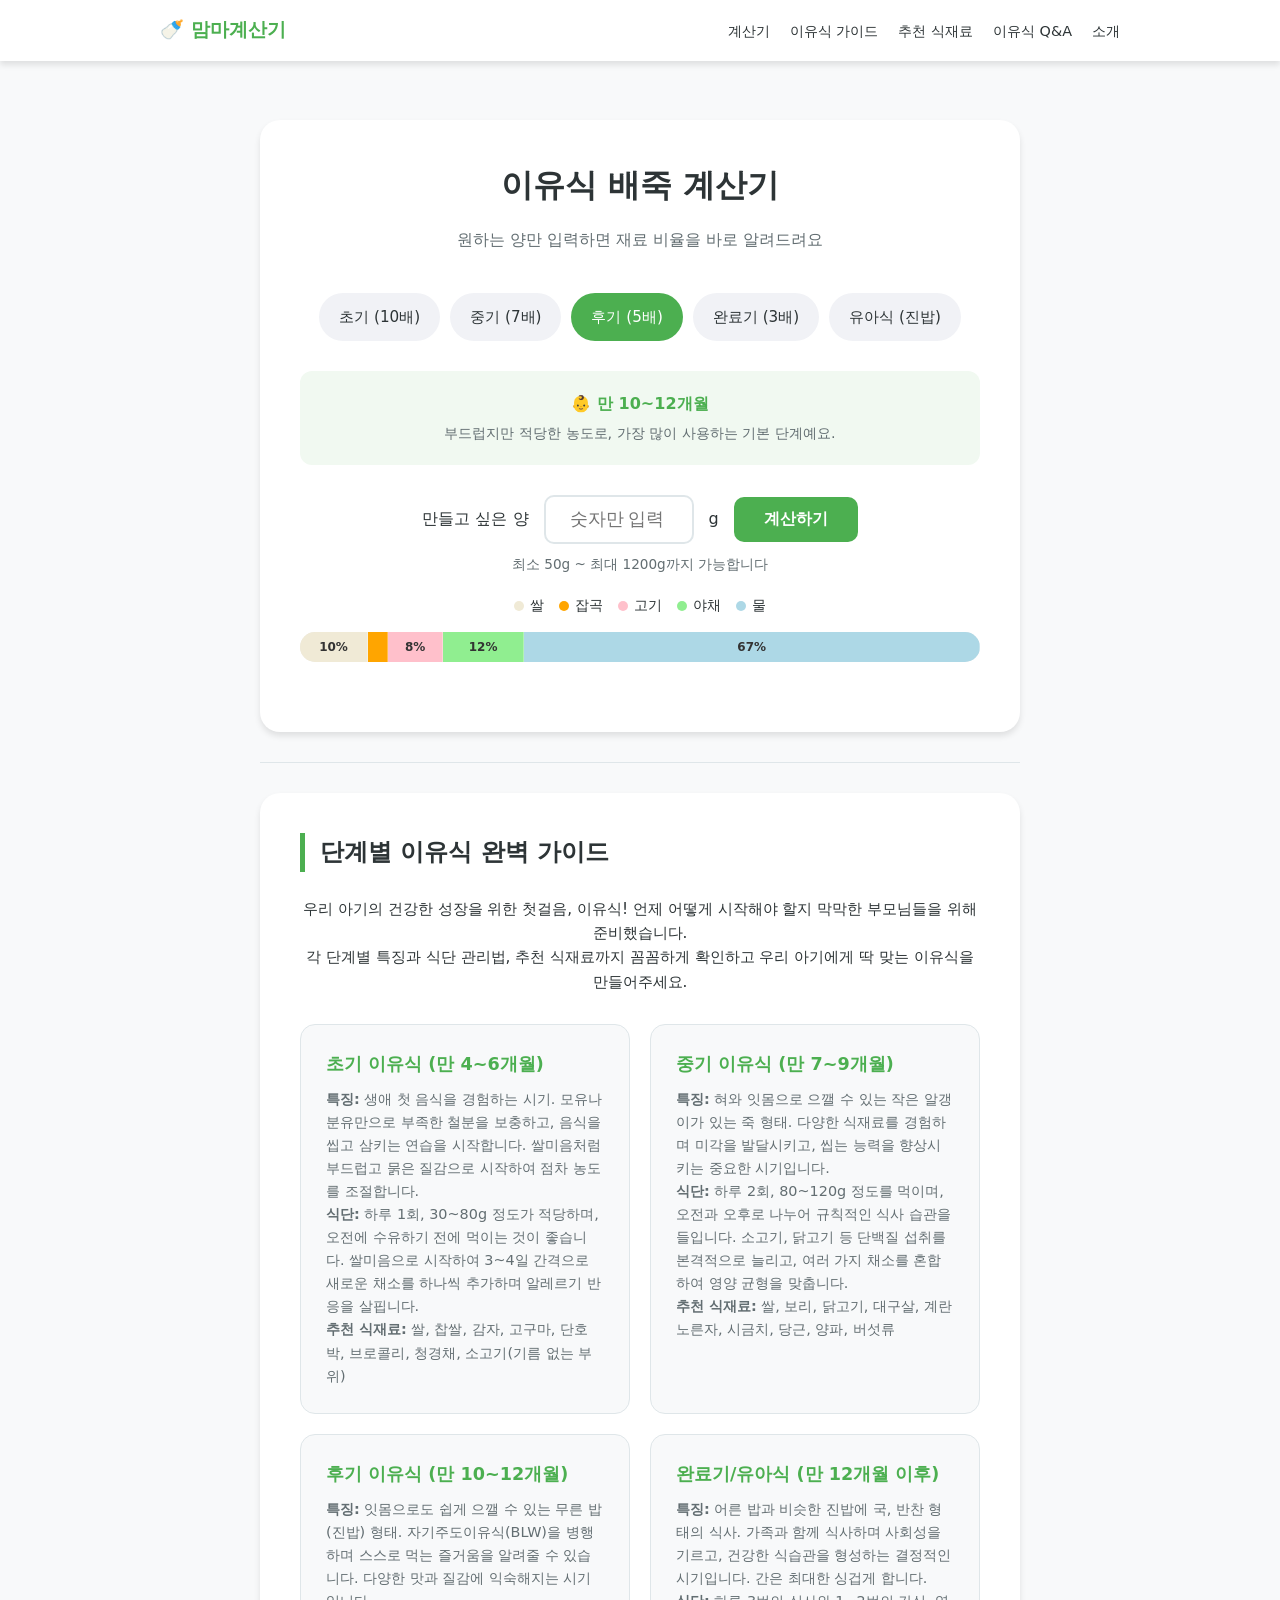
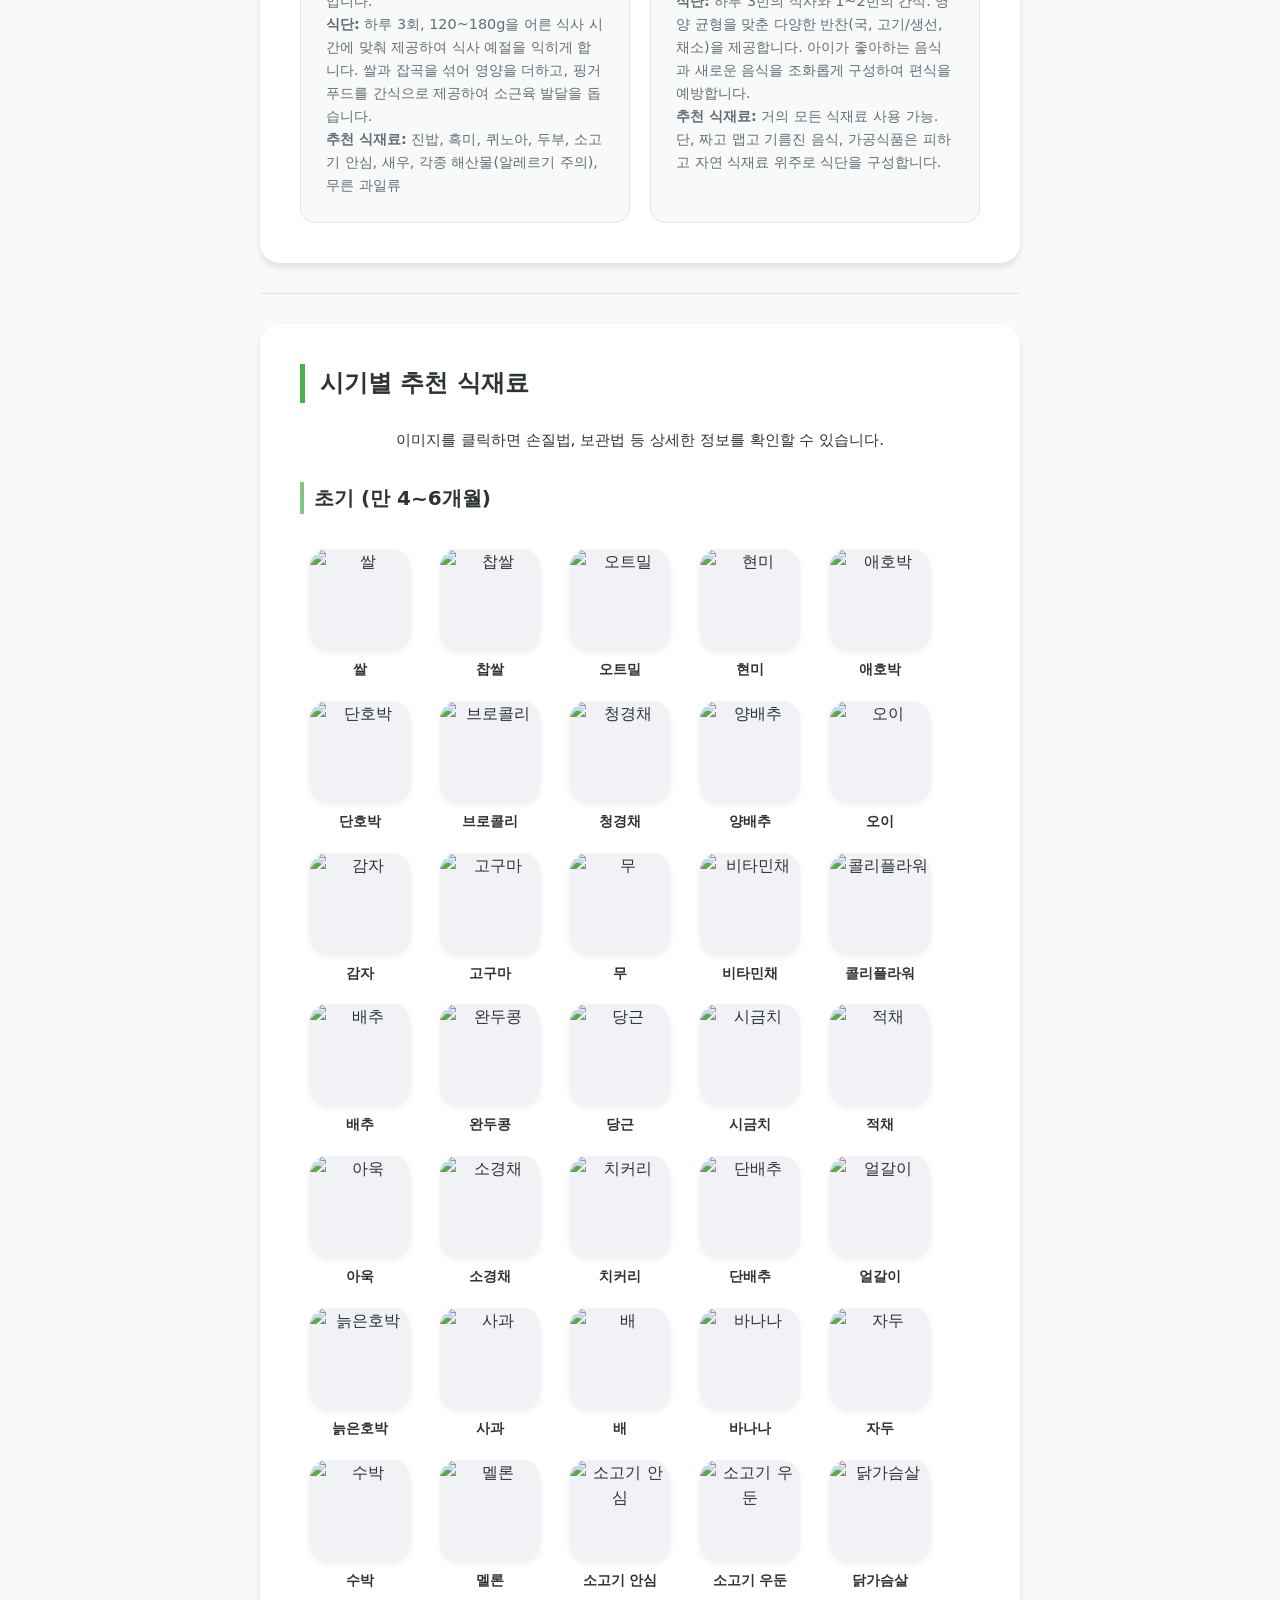
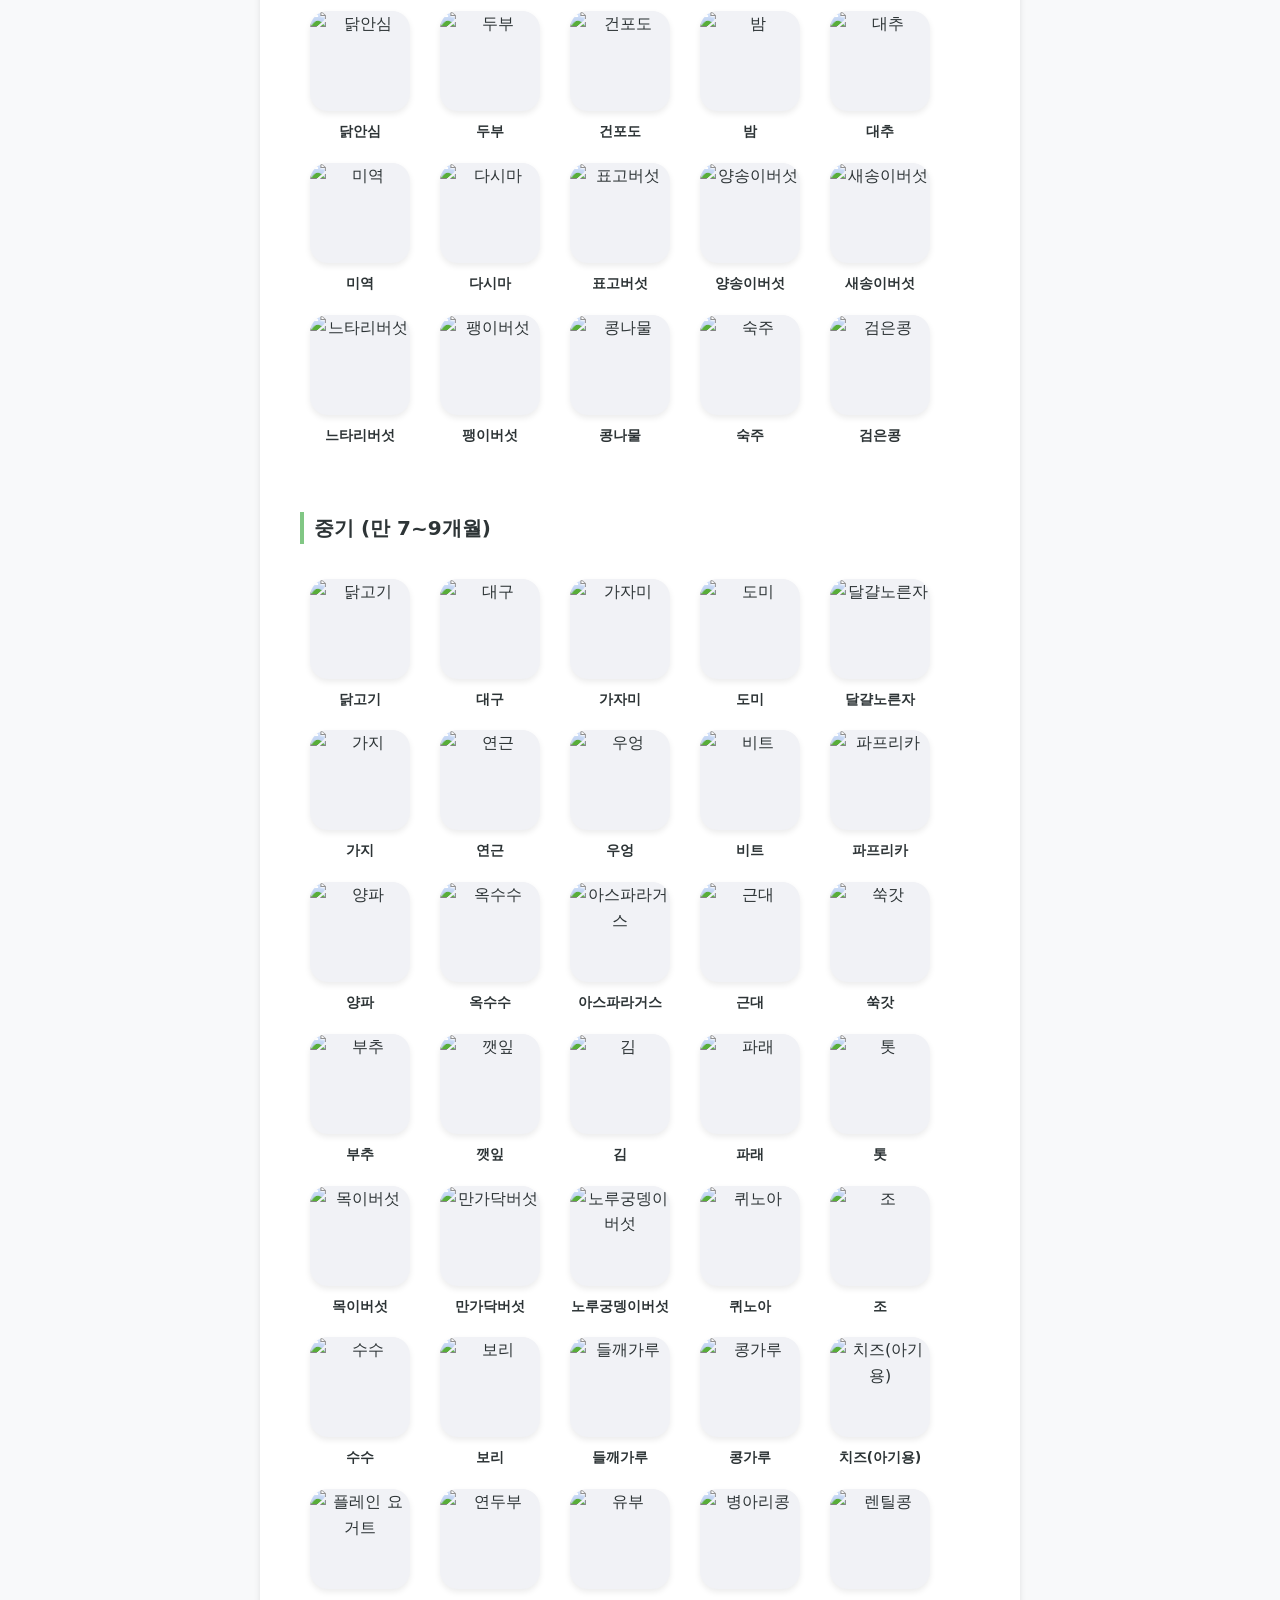
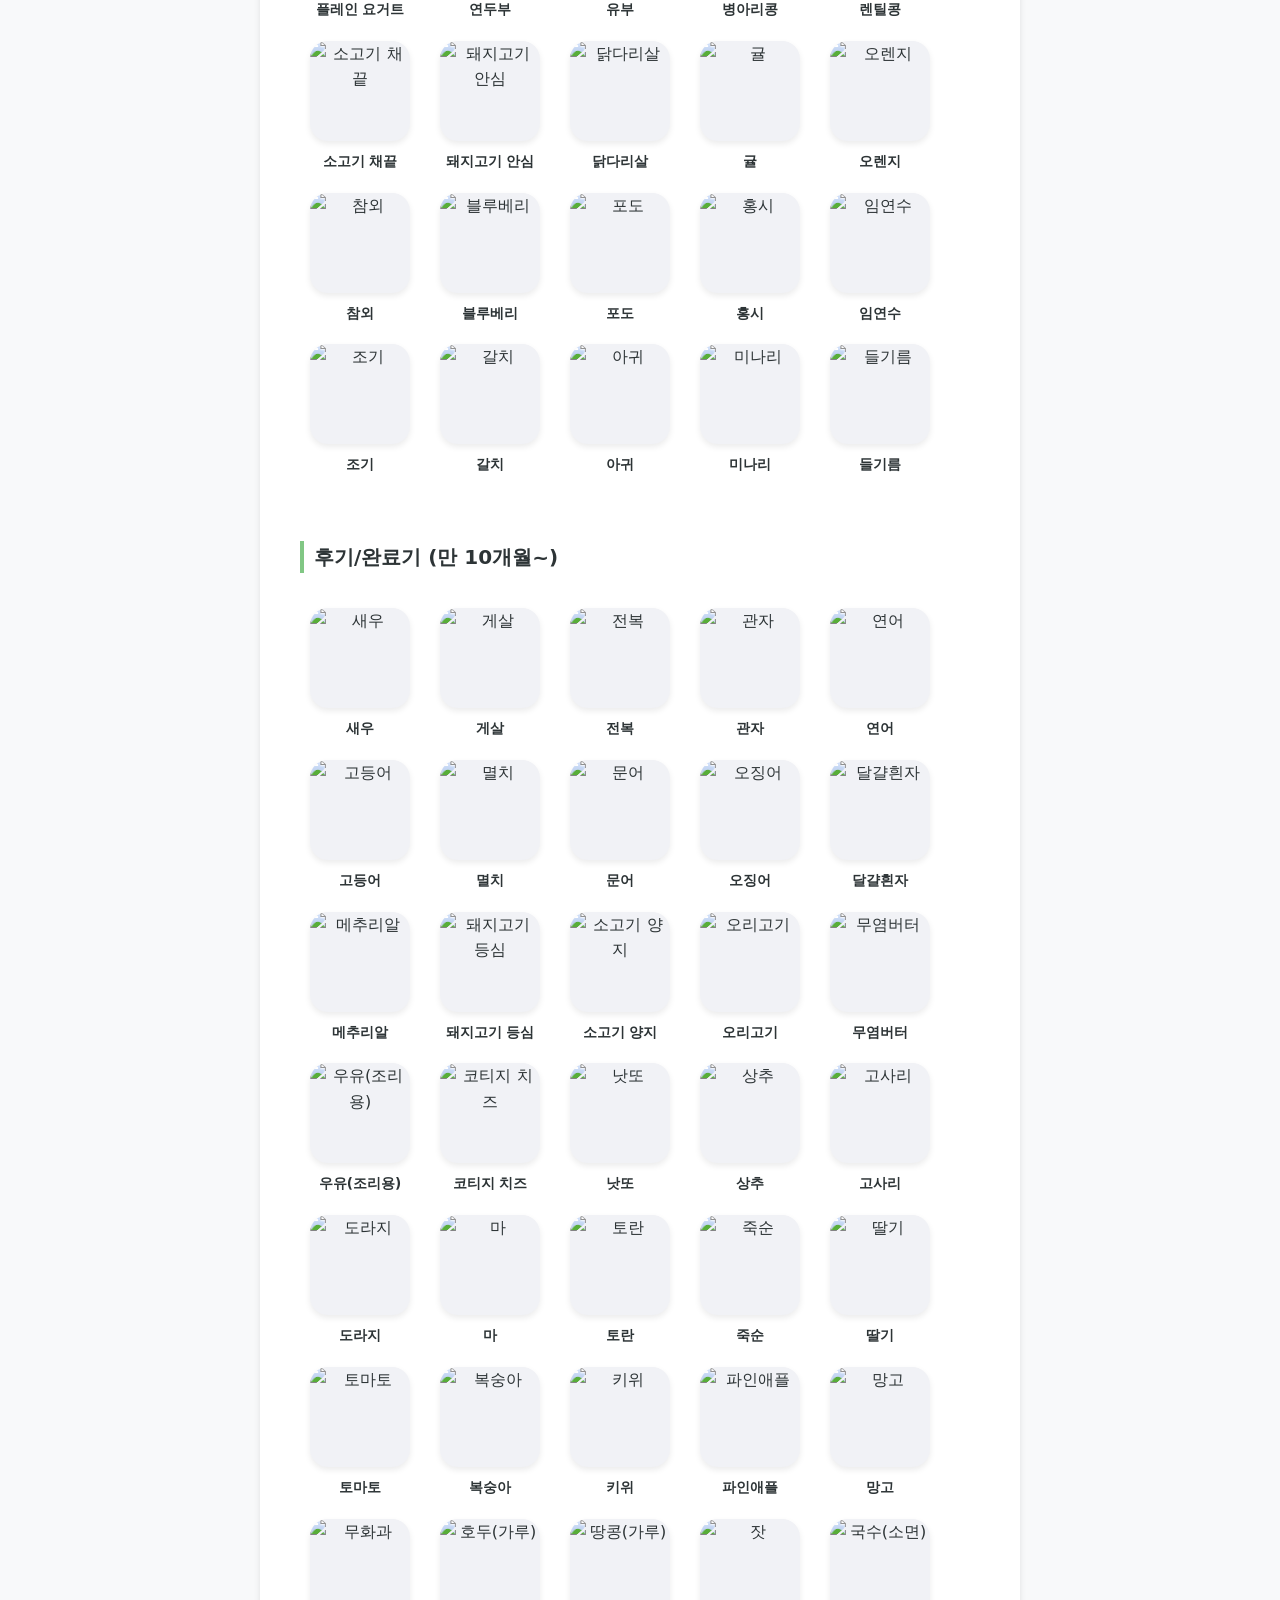
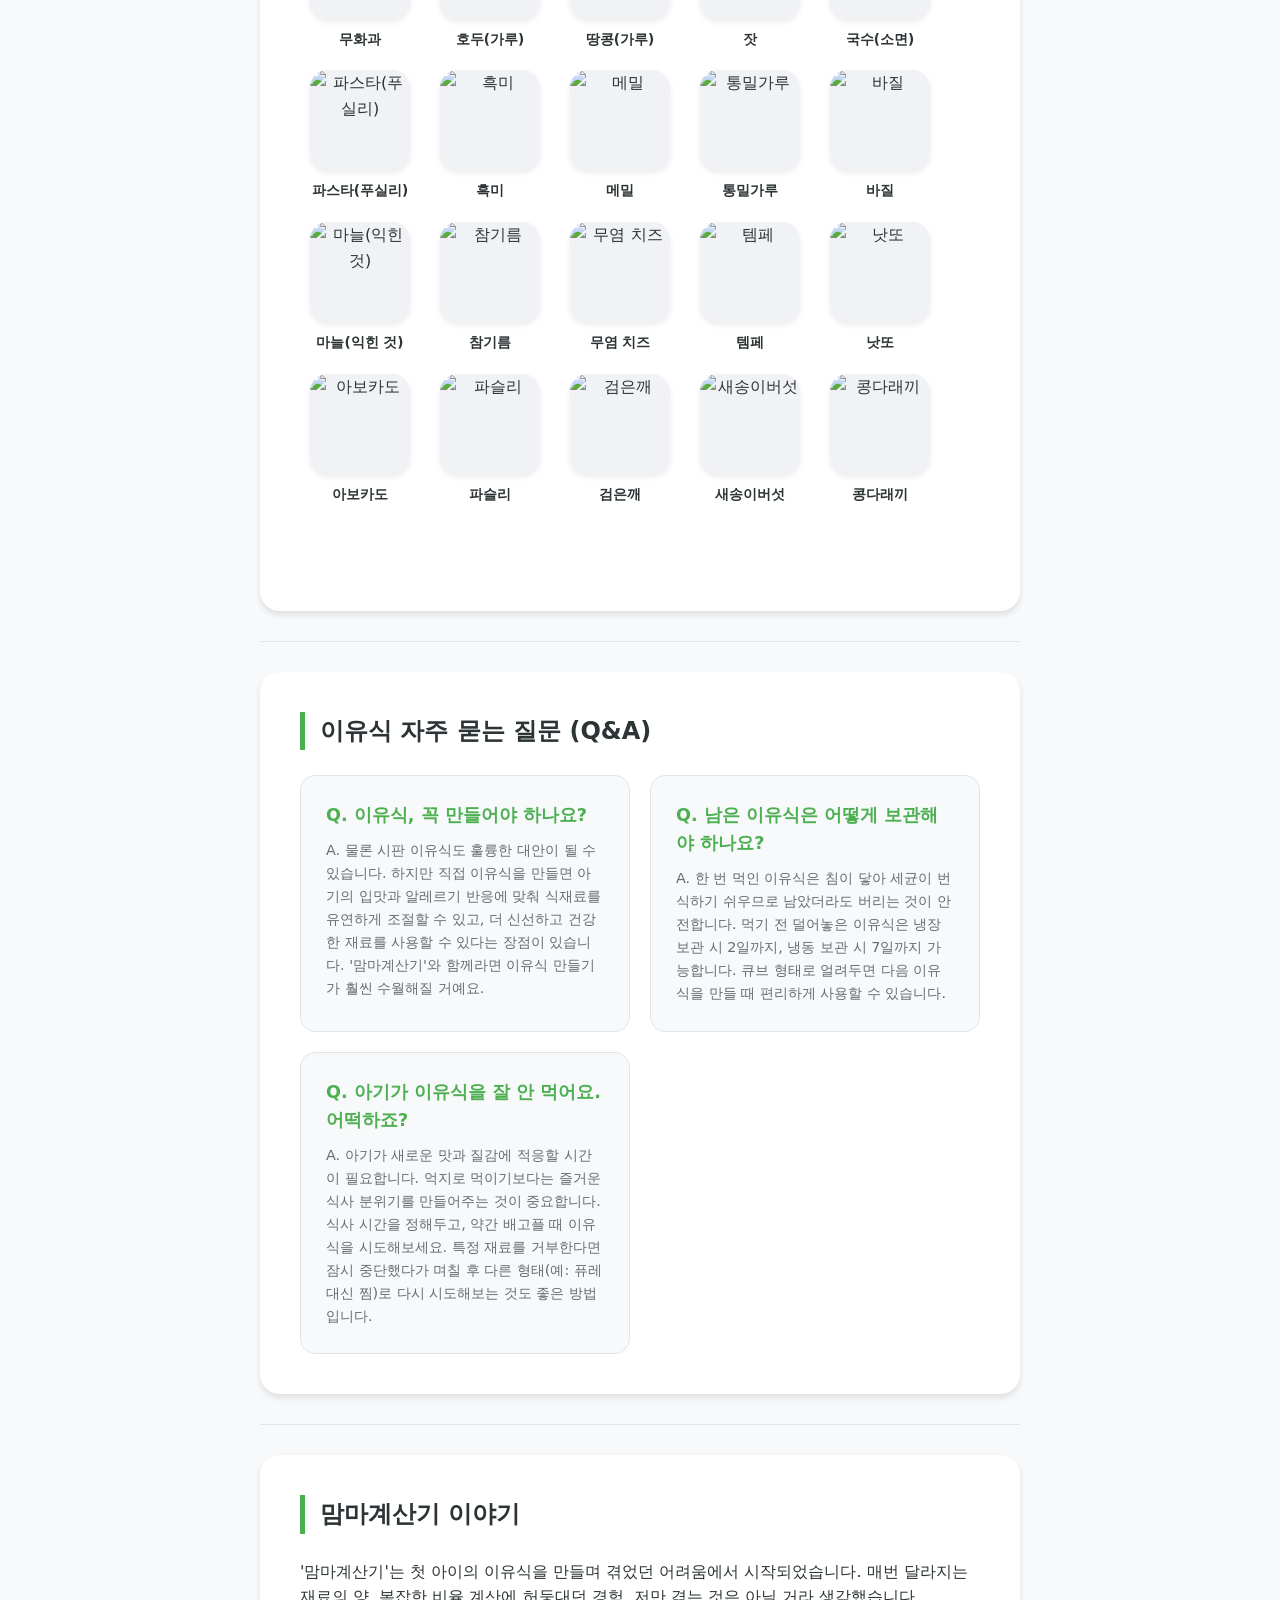
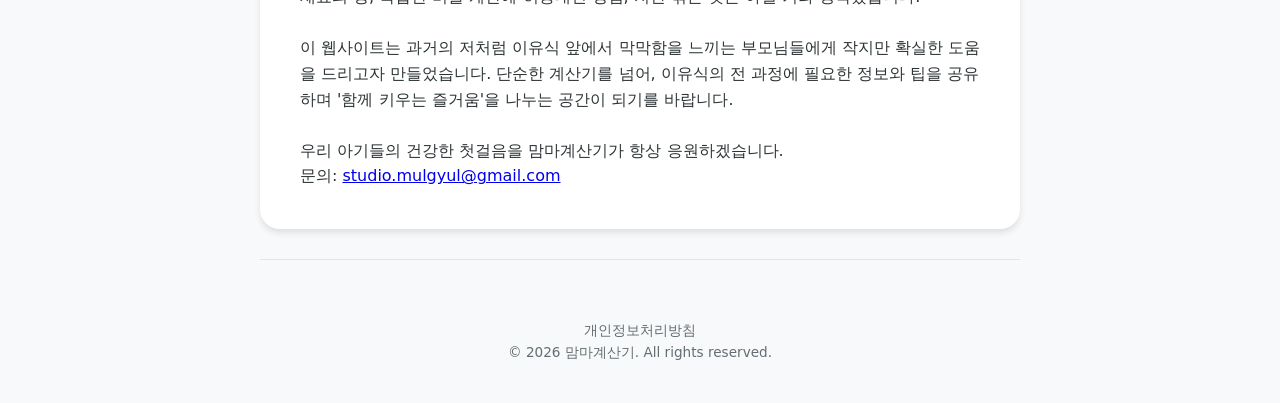
==== commit d4292e89: "feat: 시기별 추천 식재료 150종 데이터 추가 및 갤러리 레이아웃 개선" ====
--- a/index.html
+++ b/index.html
@@ -3,11 +3,12 @@
 <head>
     <meta charset="UTF-8">
     <meta name="viewport" content="width=device-width, initial-scale=1.0">
+    <meta http-equiv="Content-Security-Policy" content="img-src 'self' data: https:;">
     <meta name="google-adsense-account" content="ca-pub-3704915828555227">
-    <meta name="description" content="우리 아이를 위한 맞춤형 이유식 배죽 계산기. 초기, 중기, 후기 단계별 쌀과 물의 비율을 정확하게 계산해드립니다.">
+    <meta name="description" content="우리 아이를 위한 맞춤형 이유식 배죽 계산기. 초기, 중기, 후기 단계별 쌀과 물의 비율을 정확하게 계산해드립니다. 이유식 레시피와 유용한 Q&A 정보까지 확인하세요.">
     <script async src="https://pagead2.googlesyndication.com/pagead/js/adsbygoogle.js?client=ca-pub-3704915828555227"
      crossorigin="anonymous"></script>
-    <title>이유식 배죽 계산기 - 단계별 맞춤 비율 가이드</title>
+    <title>이유식 배죽 계산기 - 단계별 맞춤 비율, 레시피, 가이드</title>
     <link rel="stylesheet" href="style.css">
 </head>
 <body>
@@ -17,8 +18,9 @@
             <ul class="nav-menu">
                 <li><a href="#calculator">계산기</a></li>
                 <li><a href="#guide">이유식 가이드</a></li>
+                <li><a href="#ingredients">추천 식재료</a></li>
+                <li><a href="#qa">이유식 Q&A</a></li>
                 <li><a href="#about">소개</a></li>
-                <li><a href="#privacy">개인정보처리방침</a></li>
             </ul>
         </nav>
     </header>
@@ -32,15 +34,15 @@
 
                 <div class="stage-selection">
                     <input type="radio" id="stage-10" name="stage" value="10">
-                    <label for="stage-10">10배죽</label>
+                    <label for="stage-10">초기 (10배)</label>
                     <input type="radio" id="stage-7" name="stage" value="7">
-                    <label for="stage-7">7배죽</label>
+                    <label for="stage-7">중기 (7배)</label>
                     <input type="radio" id="stage-5" name="stage" value="5" checked>
-                    <label for="stage-5">5배죽</label>
+                    <label for="stage-5">후기 (5배)</label>
                     <input type="radio" id="stage-3" name="stage" value="3">
-                    <label for="stage-3">3배죽</label>
+                    <label for="stage-3">완료기 (3배)</label>
                     <input type="radio" id="stage-2" name="stage" value="2">
-                    <label for="stage-2">2배죽(진밥)</label>
+                    <label for="stage-2">유아식 (진밥)</label>
                 </div>
 
                 <div class="stage-description">
@@ -84,23 +86,101 @@
         <!-- 가이드 섹션 -->
         <section id="guide" class="content-section">
             <div class="info-card">
-                <h2>단계별 이유식 가이드</h2>
+                <h2>단계별 이유식 완벽 가이드</h2>
+                <p class="section-intro">
+                    우리 아기의 건강한 성장을 위한 첫걸음, 이유식! 언제 어떻게 시작해야 할지 막막한 부모님들을 위해 준비했습니다.<br>
+                    각 단계별 특징과 식단 관리법, 추천 식재료까지 꼼꼼하게 확인하고 우리 아기에게 딱 맞는 이유식을 만들어주세요.
+                </p>
                 <div class="guide-grid">
                     <div class="guide-item">
-                        <h3>초기 이유식 (10배죽)</h3>
-                        <p>생후 4~6개월경 시작하며, 쌀미음 형태로 아주 묽게 진행합니다. 처음 음식을 접하는 단계이므로 알레르기 반응을 잘 살펴야 합니다.</p>
-                    </div>
-                    <div class="guide-item">
-                        <h3>중기 이유식 (7~5배죽)</h3>
-                        <p>생후 7~8개월경 시작하며, 알갱이가 약간 있는 죽 형태입니다. 단백질 섭취를 위해 고기와 잎채소를 골고루 섞어줍니다.</p>
-                    </div>
-                    <div class="guide-item">
-                        <h3>후기 이유식 (3배죽)</h3>
-                        <p>생후 9~11개월경 시작하며, 잇몸으로 으깰 수 있는 무른 밥 형태입니다. 하루 세 번 규칙적인 식사 습관을 기르는 시기입니다.</p>
-                    </div>
-                    <div class="guide-item">
-                        <h3>완료기 이유식 (2배죽)</h3>
-                        <p>생후 12개월 이후 시작하며, 진밥 형태로 성인 식사와 유사해집니다. 간을 거의 하지 않은 영양가 있는 반찬과 함께 제공합니다.</p>
+                        <h3>초기 이유식 (만 4~6개월)</h3>
+                        <p><strong>특징:</strong> 생애 첫 음식을 경험하는 시기. 모유나 분유만으로 부족한 철분을 보충하고, 음식을 씹고 삼키는 연습을 시작합니다. 쌀미음처럼 부드럽고 묽은 질감으로 시작하여 점차 농도를 조절합니다.<br>
+                        <strong>식단:</strong> 하루 1회, 30~80g 정도가 적당하며, 오전에 수유하기 전에 먹이는 것이 좋습니다. 쌀미음으로 시작하여 3~4일 간격으로 새로운 채소를 하나씩 추가하며 알레르기 반응을 살핍니다.<br>
+                        <strong>추천 식재료:</strong> 쌀, 찹쌀, 감자, 고구마, 단호박, 브로콜리, 청경채, 소고기(기름 없는 부위)
+                        </p>
+                    </div>
+                    <div class="guide-item">
+                        <h3>중기 이유식 (만 7~9개월)</h3>
+                        <p><strong>특징:</strong> 혀와 잇몸으로 으깰 수 있는 작은 알갱이가 있는 죽 형태. 다양한 식재료를 경험하며 미각을 발달시키고, 씹는 능력을 향상시키는 중요한 시기입니다.<br>
+                        <strong>식단:</strong> 하루 2회, 80~120g 정도를 먹이며, 오전과 오후로 나누어 규칙적인 식사 습관을 들입니다. 소고기, 닭고기 등 단백질 섭취를 본격적으로 늘리고, 여러 가지 채소를 혼합하여 영양 균형을 맞춥니다.<br>
+                        <strong>추천 식재료:</strong> 쌀, 보리, 닭고기, 대구살, 계란 노른자, 시금치, 당근, 양파, 버섯류
+                        </p>
+                    </div>
+                    <div class="guide-item">
+                        <h3>후기 이유식 (만 10~12개월)</h3>
+                        <p><strong>특징:</strong> 잇몸으로도 쉽게 으깰 수 있는 무른 밥(진밥) 형태. 자기주도이유식(BLW)을 병행하며 스스로 먹는 즐거움을 알려줄 수 있습니다. 다양한 맛과 질감에 익숙해지는 시기입니다.<br>
+                        <strong>식단:</strong> 하루 3회, 120~180g을 어른 식사 시간에 맞춰 제공하여 식사 예절을 익히게 합니다. 쌀과 잡곡을 섞어 영양을 더하고, 핑거푸드를 간식으로 제공하여 소근육 발달을 돕습니다.<br>
+                        <strong>추천 식재료:</strong> 진밥, 흑미, 퀴노아, 두부, 소고기 안심, 새우, 각종 해산물(알레르기 주의), 무른 과일류
+                        </p>
+                    </div>
+                    <div class="guide-item">
+                        <h3>완료기/유아식 (만 12개월 이후)</h3>
+                        <p><strong>특징:</strong> 어른 밥과 비슷한 진밥에 국, 반찬 형태의 식사. 가족과 함께 식사하며 사회성을 기르고, 건강한 식습관을 형성하는 결정적인 시기입니다. 간은 최대한 싱겁게 합니다.<br>
+                        <strong>식단:</strong> 하루 3번의 식사와 1~2번의 간식. 영양 균형을 맞춘 다양한 반찬(국, 고기/생선, 채소)을 제공합니다. 아이가 좋아하는 음식과 새로운 음식을 조화롭게 구성하여 편식을 예방합니다.<br>
+                        <strong>추천 식재료:</strong> 거의 모든 식재료 사용 가능. 단, 짜고 맵고 기름진 음식, 가공식품은 피하고 자연 식재료 위주로 식단을 구성합니다.
+                        </p>
+                    </div>
+                </div>
+            </div>
+        </section>
+
+        <!-- 추천 식재료 섹션 -->
+        <section id="ingredients" class="content-section">
+            <div class="info-card">
+                <h2>시기별 추천 식재료</h2>
+                <p class="section-intro">이미지를 클릭하면 손질법, 보관법 등 상세한 정보를 확인할 수 있습니다.</p>
+                
+                <div class="ingredient-gallery">
+                    <h3>초기 (만 4~6개월)</h3>
+                    <div class="gallery-row-container">
+                        <button class="arrow prev">&lt;</button>
+                        <div class="gallery-row" id="gallery-initial">
+                            <!-- 식재료 아이템이 여기에 동적으로 추가됩니다 -->
+                        </div>
+                        <button class="arrow next">&gt;</button>
+                    </div>
+                </div>
+
+                <div class="ingredient-gallery">
+                    <h3>중기 (만 7~9개월)</h3>
+                    <div class="gallery-row-container">
+                        <button class="arrow prev">&lt;</button>
+                        <div class="gallery-row" id="gallery-mid">
+                            <!-- 식재료 아이템이 여기에 동적으로 추가됩니다 -->
+                        </div>
+                        <button class="arrow next">&gt;</button>
+                    </div>
+                </div>
+
+                <div class="ingredient-gallery">
+                    <h3>후기/완료기 (만 10개월~)</h3>
+                    <div class="gallery-row-container">
+                        <button class="arrow prev">&lt;</button>
+                        <div class="gallery-row" id="gallery-late">
+                            <!-- 식재료 아이템이 여기에 동적으로 추가됩니다 -->
+                        </div>
+                        <button class="arrow next">&gt;</button>
+                    </div>
+                </div>
+            </div>
+        </section>
+        
+        <!-- Q&A 섹션 -->
+        <section id="qa" class="content-section">
+            <div class="info-card">
+                <h2>이유식 자주 묻는 질문 (Q&A)</h2>
+                <div class="qa-grid">
+                    <div class="qa-item">
+                        <h4>Q. 이유식, 꼭 만들어야 하나요?</h4>
+                        <p>A. 물론 시판 이유식도 훌륭한 대안이 될 수 있습니다. 하지만 직접 이유식을 만들면 아기의 입맛과 알레르기 반응에 맞춰 식재료를 유연하게 조절할 수 있고, 더 신선하고 건강한 재료를 사용할 수 있다는 장점이 있습니다. '맘마계산기'와 함께라면 이유식 만들기가 훨씬 수월해질 거예요.</p>
+                    </div>
+                    <div class="qa-item">
+                        <h4>Q. 남은 이유식은 어떻게 보관해야 하나요?</h4>
+                        <p>A. 한 번 먹인 이유식은 침이 닿아 세균이 번식하기 쉬우므로 남았더라도 버리는 것이 안전합니다. 먹기 전 덜어놓은 이유식은 냉장 보관 시 2일까지, 냉동 보관 시 7일까지 가능합니다. 큐브 형태로 얼려두면 다음 이유식을 만들 때 편리하게 사용할 수 있습니다.</p>
+                    </div>
+                    <div class="qa-item">
+                        <h4>Q. 아기가 이유식을 잘 안 먹어요. 어떡하죠?</h4>
+                        <p>A. 아기가 새로운 맛과 질감에 적응할 시간이 필요합니다. 억지로 먹이기보다는 즐거운 식사 분위기를 만들어주는 것이 중요합니다. 식사 시간을 정해두고, 약간 배고플 때 이유식을 시도해보세요. 특정 재료를 거부한다면 잠시 중단했다가 며칠 후 다른 형태(예: 퓨레 대신 찜)로 다시 시도해보는 것도 좋은 방법입니다.</p>
                     </div>
                 </div>
             </div>
@@ -109,15 +189,21 @@
         <!-- 소개 섹션 -->
         <section id="about" class="content-section">
             <div class="info-card">
-                <h2>맘마계산기 소개</h2>
-                <p>맘마계산기는 제가 이유식을 시작하면서 제일 어려웠던 비율 계산을 한 눈에 보기 쉽게 사용해보고자 만들었습니다. 쌀, 잡곡, 고기, 야채의 권장 비율을 바탕으로 우리 아이 단계별로 딱 맞는 이유식을 만들어보세요.</p>
-                <p>문의사항: <a href="mailto:studio.mulgyul@gmail.com">studio.mulgyul@gmail.com</a></p>
-            </div>
-        </section>
-
-        <!-- 개인정보처리방침 섹션 -->
-        <section id="privacy" class="content-section">
-            <div class="info-card">
+                <h2>맘마계산기 이야기</h2>
+                <p>
+                    '맘마계산기'는 첫 아이의 이유식을 만들며 겪었던 어려움에서 시작되었습니다. 매번 달라지는 재료의 양, 복잡한 비율 계산에 허둥대던 경험, 저만 겪는 것은 아닐 거라 생각했습니다.
+                    <br><br>
+                    이 웹사이트는 과거의 저처럼 이유식 앞에서 막막함을 느끼는 부모님들에게 작지만 확실한 도움을 드리고자 만들었습니다. 단순한 계산기를 넘어, 이유식의 전 과정에 필요한 정보와 팁을 공유하며 '함께 키우는 즐거움'을 나누는 공간이 되기를 바랍니다.
+                    <br><br>
+                    우리 아기들의 건강한 첫걸음을 맘마계산기가 항상 응원하겠습니다.
+                </p>
+                <p>문의: <a href="mailto:studio.mulgyul@gmail.com">studio.mulgyul@gmail.com</a></p>
+            </div>
+        </section>
+
+        <!-- 개인정보처리방침은 그대로 유지 -->
+        <section id="privacy" class="content-section" style="display:none;">
+             <div class="info-card">
                 <h2>개인정보처리방침</h2>
                 <p>본 사이트는 사용자의 어떠한 개인정보도 수집하거나 저장하지 않습니다. 계산기에 입력된 수치는 브라우저 내에서만 처리되며 외부 서버로 전송되지 않습니다.</p>
                 <p>Google AdSense를 통해 맞춤형 광고를 제공할 수 있으며, 이 과정에서 쿠키(Cookie)가 사용될 수 있습니다. 사용자는 브라우저 설정에서 쿠키 수집을 거부할 수 있습니다.</p>
@@ -126,9 +212,32 @@
     </main>
 
     <footer>
+        <p><a href="#privacy">개인정보처리방침</a></p>
         <p>&copy; 2026 맘마계산기. All rights reserved.</p>
     </footer>
 
+    <!-- 식재료 상세 정보 Modal -->
+    <div id="ingredient-modal" class="modal">
+        <div class="modal-content">
+            <span class="close-button">&times;</span>
+            <div class="modal-body">
+                <div class="modal-image-container">
+                    <img id="modal-img" src="" alt="식재료 이미지">
+                </div>
+                <div class="modal-description-container">
+                    <h3 id="modal-title"></h3>
+                    <div id="modal-details">
+                        <p><strong>세척 방법:</strong> <span id="modal-cleaning"></span></p>
+                        <p><strong>큐브 만들기 방법:</strong> <span id="modal-cubing"></span></p>
+                        <p><strong>어울리는 식재료:</strong> <span id="modal-pairing"></span></p>
+                        <p><strong>특이사항:</strong> <span id="modal-notes"></span></p>
+                    </div>
+                </div>
+            </div>
+        </div>
+    </div>
+
+    <script src="ingredients.js"></script>
     <script src="main.js"></script>
 </body>
 </html>
--- a/style.css
+++ b/style.css
@@ -94,14 +94,17 @@
     border-bottom: none;
 }
 
-h1, h2, h3 {
+h1, h2, h3, h4 {
     margin-bottom: 1rem;
     color: #2d3436;
 }
 
 h1 { font-size: 2rem; text-align: center; }
 h2 { font-size: 1.5rem; border-left: 5px solid var(--primary-color); padding-left: 15px; margin-bottom: 25px; }
+h3 { font-size: 1.2rem; }
+h4 { font-size: 1rem; color: var(--primary-color); margin-bottom: 0.5rem;}
 .subtitle { text-align: center; color: var(--text-light); margin-bottom: 40px; }
+.section-intro { margin-bottom: 30px; text-align: center; font-size: 0.95rem; }
 
 /* Calculator Section */
 .calculator-container {
@@ -241,30 +244,154 @@
     box-shadow: var(--shadow);
 }
 
-.guide-grid {
+.guide-grid, .qa-grid, .recipe-grid {
     display: grid;
     grid-template-columns: repeat(auto-fit, minmax(280px, 1fr));
     gap: 20px;
 }
 
-.guide-item {
+.guide-item, .qa-item, .recipe-item {
     background-color: #f8f9fa;
     padding: 25px;
     border-radius: 15px;
     border: 1px solid var(--border-color);
 }
 
-.guide-item h3 { font-size: 1.1rem; color: var(--primary-color); margin-bottom: 10px; }
-.guide-item p { font-size: 0.9rem; color: var(--text-light); }
-
-/* Ad Container */
-.ad-container {
-    margin: 10px auto;
+.guide-item h3, .qa-item h4, .recipe-item h4 { 
+    font-size: 1.1rem; 
+    color: var(--primary-color); 
+    margin-bottom: 10px; 
+}
+.guide-item p, .qa-item p, .recipe-item p { font-size: 0.9rem; color: var(--text-light); }
+
+/* Ingredient Gallery Section */
+.ingredient-gallery {
+    margin-bottom: 50px;
+}
+.ingredient-gallery h3 {
+    margin-bottom: 20px;
+    font-size: 1.25rem;
+    color: var(--text-color);
+    padding-left: 10px;
+    border-left: 4px solid var(--secondary-color);
+}
+.gallery-row-container {
+    position: relative;
+    display: flex;
+    align-items: center;
+}
+.gallery-row {
+    display: flex;
+    gap: 20px;
+    padding: 15px 5px;
+    width: 100%;
+    flex-wrap: wrap;
+}
+.arrow {
+    display: none;
+}
+
+.ingredient-item {
+    flex: 0 0 110px;
     text-align: center;
-    background: transparent;
-    padding: 10px;
-    border-radius: 10px;
-}
+    cursor: pointer;
+    display: flex;
+    flex-direction: column;
+    align-items: center;
+}
+.ingredient-item img {
+    width: 100px;
+    height: 100px;
+    border-radius: 18px;
+    background-color: #f1f2f6;
+    object-fit: cover;
+    margin-bottom: 10px;
+    box-shadow: 0 3px 6px rgba(0,0,0,0.08);
+    transition: all 0.3s ease;
+}
+.ingredient-item:hover img {
+    transform: translateY(-5px);
+    box-shadow: 0 6px 12px rgba(0,0,0,0.12);
+}
+.ingredient-item span {
+    font-size: 0.85rem;
+    font-weight: 600;
+    color: var(--text-color);
+    white-space: nowrap;
+    overflow: hidden;
+    text-overflow: ellipsis;
+    width: 100%;
+}
+
+/* Modal Styling */
+.modal {
+    display: none; 
+    position: fixed; 
+    z-index: 9999; /* 다른 모든 요소 위에 오도록 z-index를 높임 */
+    left: 0;
+    top: 0;
+    width: 100%; 
+    height: 100%; 
+    overflow: auto; 
+    background-color: rgba(0,0,0,0.6);
+    animation: fadeIn 0.3s;
+}
+
+.modal-content {
+    background-color: #fefefe;
+    margin: 10% auto;
+    padding: 40px;
+    border: 1px solid #888;
+    width: 80%;
+    max-width: 600px;
+    border-radius: 20px;
+    position: relative;
+    box-shadow: 0 5px 15px rgba(0,0,0,0.3);
+    animation: slideIn 0.4s;
+}
+.close-button {
+    color: #aaa;
+    position: absolute;
+    top: 20px;
+    right: 25px;
+    font-size: 28px;
+    font-weight: bold;
+    cursor: pointer;
+}
+.close-button:hover, .close-button:focus {
+    color: black;
+}
+.modal-body {
+    display: flex;
+    gap: 30px;
+}
+.modal-image-container {
+    flex: 0 0 150px;
+}
+#modal-img {
+    width: 150px;
+    height: 150px;
+    border-radius: 15px;
+    background-color: #eee;
+}
+#modal-title {
+    margin-top: 0;
+    border-bottom: 2px solid var(--primary-color);
+    padding-bottom: 10px;
+    margin-bottom: 20px;
+}
+#modal-details p {
+    margin-bottom: 12px;
+    font-size: 0.95rem;
+}
+#modal-details p strong {
+    color: var(--text-color);
+    margin-right: 8px;
+    font-weight: 600;
+}
+
+@keyframes fadeIn { from {opacity: 0;} to {opacity: 1;} }
+@keyframes slideIn { from {transform: translateY(-50px);} to {transform: translateY(0);} }
 
 /* Footer */
 footer {
@@ -273,8 +400,29 @@
     color: var(--text-light);
     font-size: 0.85rem;
 }
+footer a {
+    color: var(--text-light);
+    text-decoration: none;
+}
+footer a:hover {
+    text-decoration: underline;
+}
 
 /* Responsive */
+@media (max-width: 768px) {
+    .arrow.prev { left: -10px; }
+    .arrow.next { right: -10px; }
+    .modal-content {
+        width: 90%;
+        margin: 20% auto;
+    }
+    .modal-body {
+        flex-direction: column;
+        align-items: center;
+        text-align: center;
+    }
+}
+
 @media (max-width: 600px) {
     .nav-menu { display: none; }
     .calculator-container, .info-card { padding: 25px; }
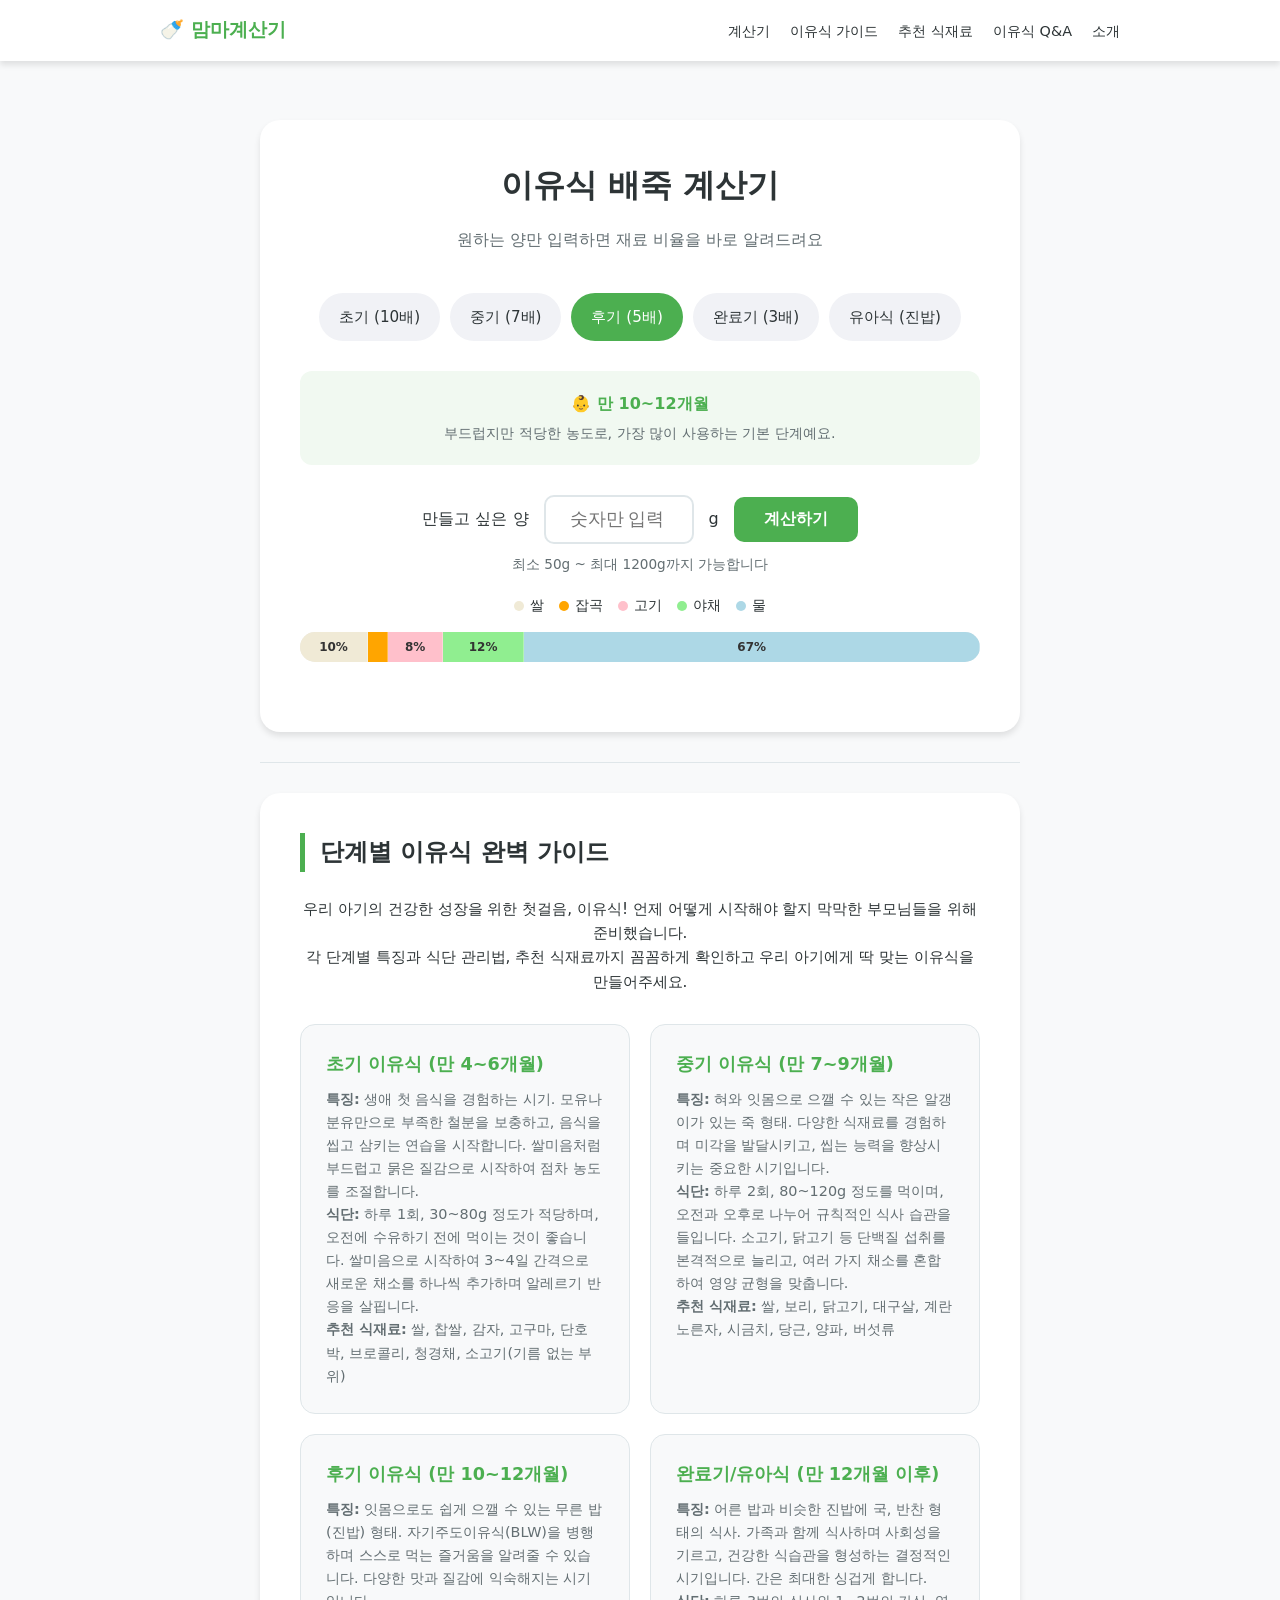
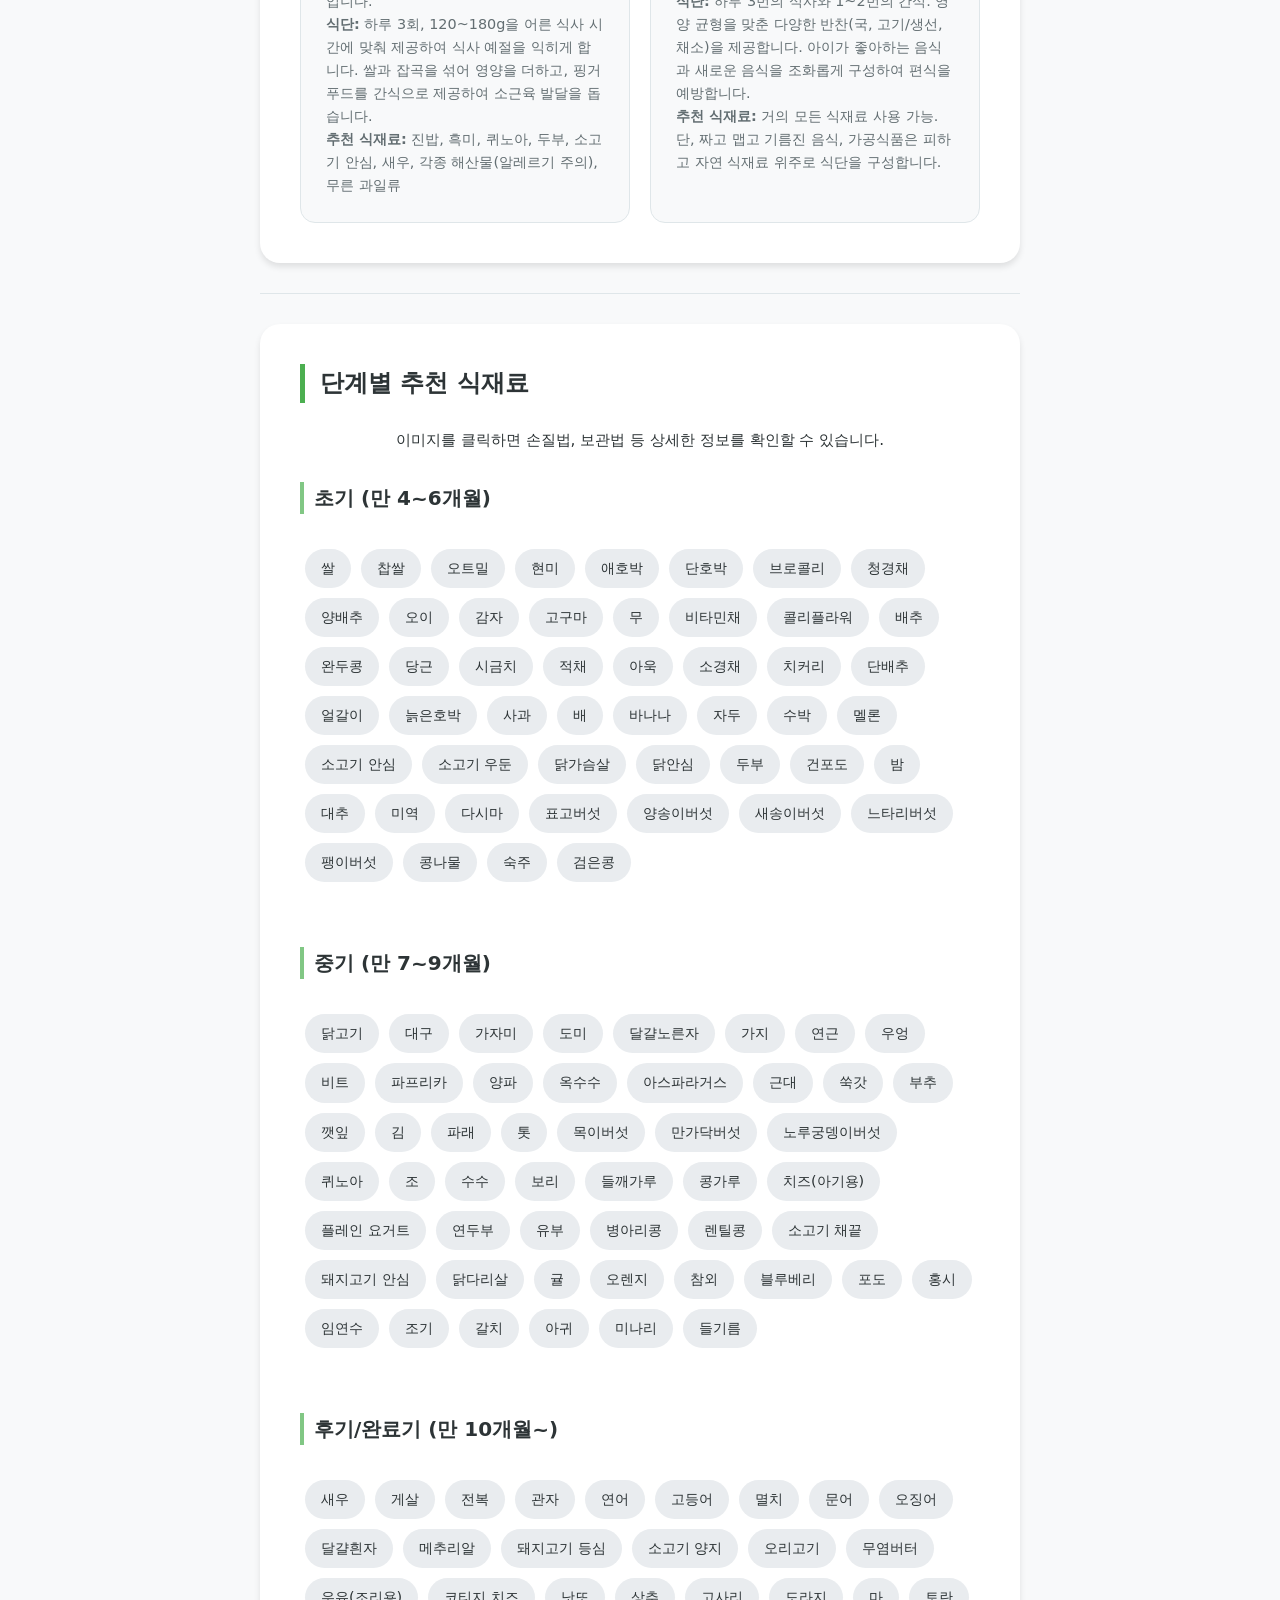
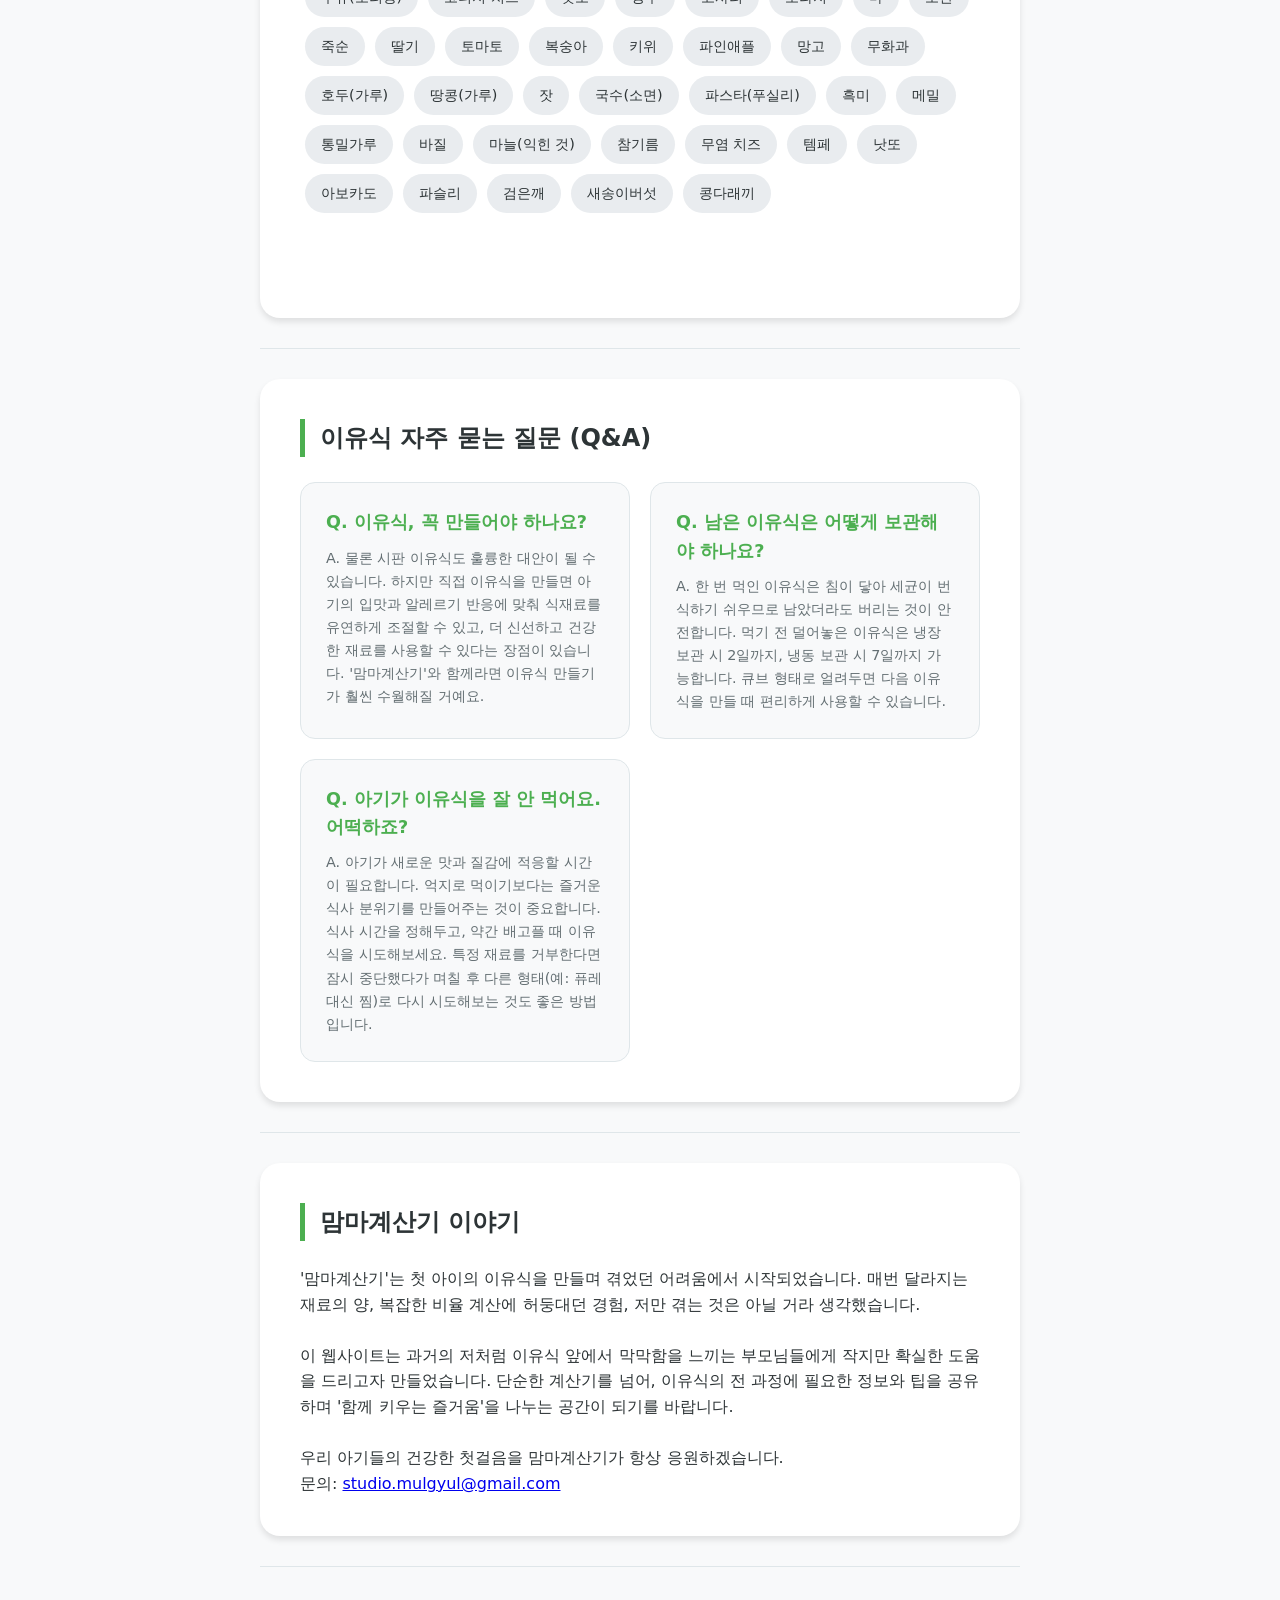
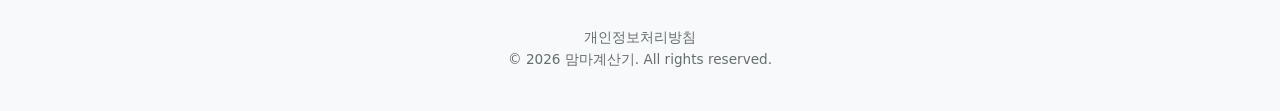
==== commit 0ae54ac7: "feat: Refactor ingredient gallery to text-based buttons" ====
--- a/index.html
+++ b/index.html
@@ -3,13 +3,13 @@
 <head>
     <meta charset="UTF-8">
     <meta name="viewport" content="width=device-width, initial-scale=1.0">
-    <meta http-equiv="Content-Security-Policy" content="img-src 'self' data: https:;">
+    <meta http-equiv="Content-Security-Policy" content="img-src 'self' data: https: firebasestorage.googleapis.com;">
     <meta name="google-adsense-account" content="ca-pub-3704915828555227">
     <meta name="description" content="우리 아이를 위한 맞춤형 이유식 배죽 계산기. 초기, 중기, 후기 단계별 쌀과 물의 비율을 정확하게 계산해드립니다. 이유식 레시피와 유용한 Q&A 정보까지 확인하세요.">
     <script async src="https://pagead2.googlesyndication.com/pagead/js/adsbygoogle.js?client=ca-pub-3704915828555227"
      crossorigin="anonymous"></script>
     <title>이유식 배죽 계산기 - 단계별 맞춤 비율, 레시피, 가이드</title>
-    <link rel="stylesheet" href="style.css">
+    <link rel="stylesheet" href="style.css?v=1.1">
 </head>
 <body>
     <header>
@@ -127,7 +127,7 @@
         <!-- 추천 식재료 섹션 -->
         <section id="ingredients" class="content-section">
             <div class="info-card">
-                <h2>시기별 추천 식재료</h2>
+                <h2>단계별 추천 식재료</h2>
                 <p class="section-intro">이미지를 클릭하면 손질법, 보관법 등 상세한 정보를 확인할 수 있습니다.</p>
                 
                 <div class="ingredient-gallery">
@@ -237,7 +237,7 @@
         </div>
     </div>
 
-    <script src="ingredients.js"></script>
-    <script src="main.js"></script>
+    <script src="ingredients.js?v=1.1"></script>
+    <script src="main.js?v=1.1"></script>
 </body>
 </html>
--- a/style.css
+++ b/style.css
@@ -282,7 +282,7 @@
 }
 .gallery-row {
     display: flex;
-    gap: 20px;
+    gap: 10px;
     padding: 15px 5px;
     width: 100%;
     flex-wrap: wrap;
@@ -292,35 +292,18 @@
 }
 
 .ingredient-item {
-    flex: 0 0 110px;
-    text-align: center;
+    background-color: #e9ecef;
+    border-radius: 20px;
+    padding: 8px 16px;
+    font-size: 0.9rem;
+    font-weight: 500;
     cursor: pointer;
-    display: flex;
-    flex-direction: column;
-    align-items: center;
-}
-.ingredient-item img {
-    width: 100px;
-    height: 100px;
-    border-radius: 18px;
-    background-color: #f1f2f6;
-    object-fit: cover;
-    margin-bottom: 10px;
-    box-shadow: 0 3px 6px rgba(0,0,0,0.08);
     transition: all 0.3s ease;
 }
-.ingredient-item:hover img {
-    transform: translateY(-5px);
-    box-shadow: 0 6px 12px rgba(0,0,0,0.12);
-}
-.ingredient-item span {
-    font-size: 0.85rem;
-    font-weight: 600;
-    color: var(--text-color);
-    white-space: nowrap;
-    overflow: hidden;
-    text-overflow: ellipsis;
-    width: 100%;
+
+.ingredient-item:hover {
+    background-color: #ced4da;
+    transform: translateY(-2px);
 }
 
 /* Modal Styling */
@@ -366,7 +349,7 @@
     gap: 30px;
 }
 .modal-image-container {
-    flex: 0 0 150px;
+    display: none; /* Hide the image container */
 }
 #modal-img {
     width: 150px;
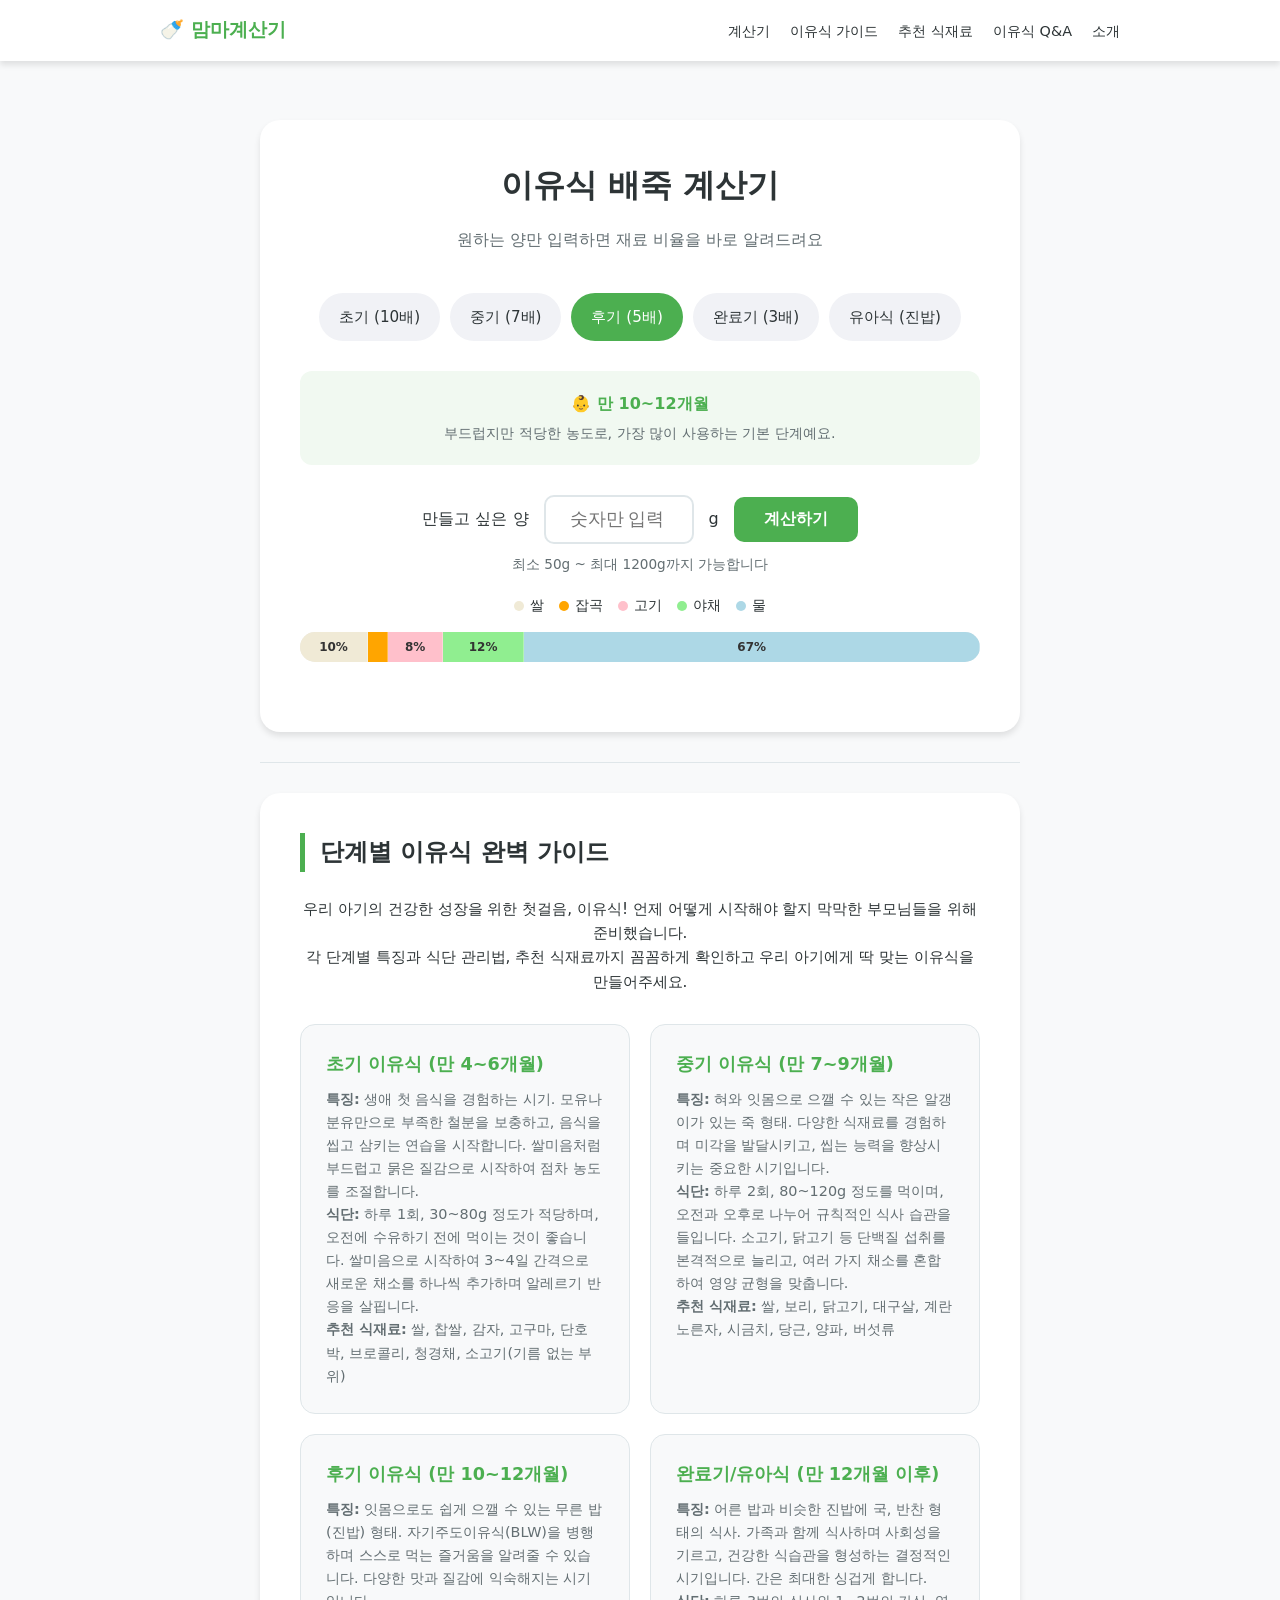
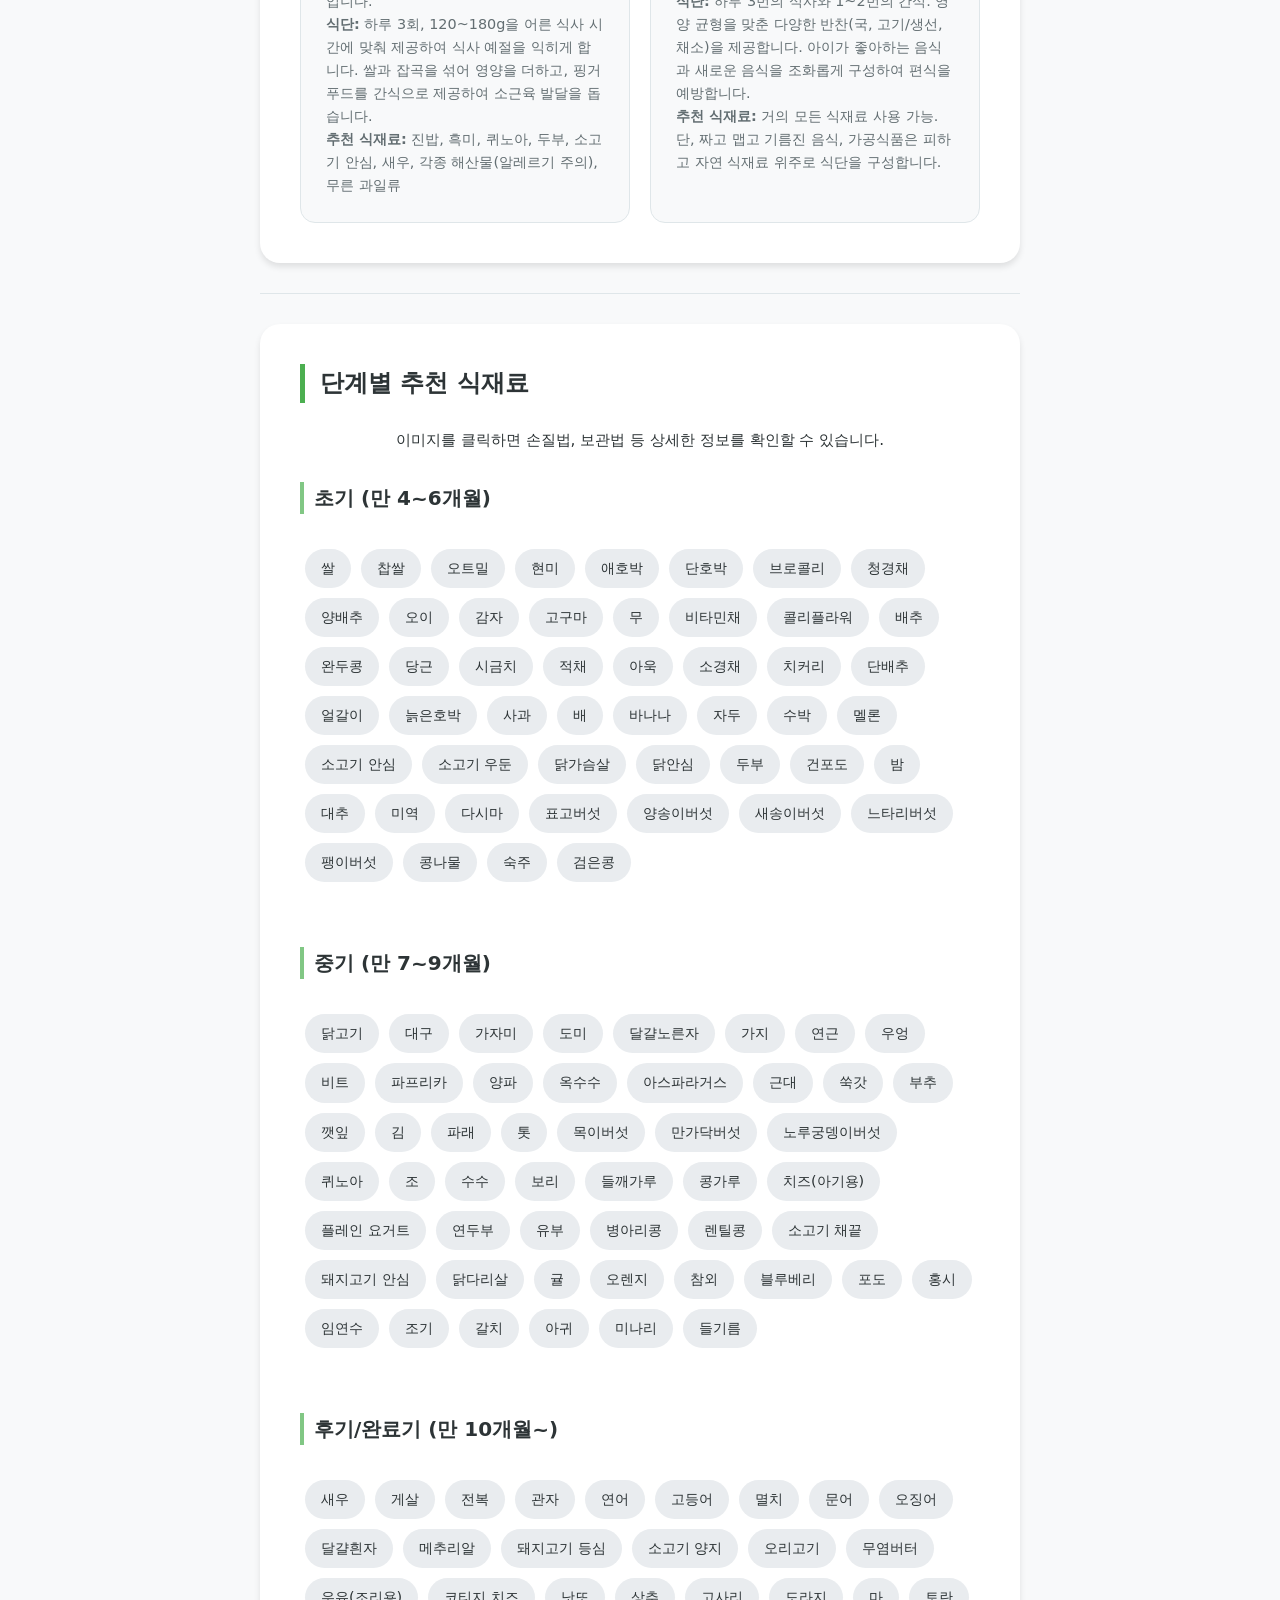
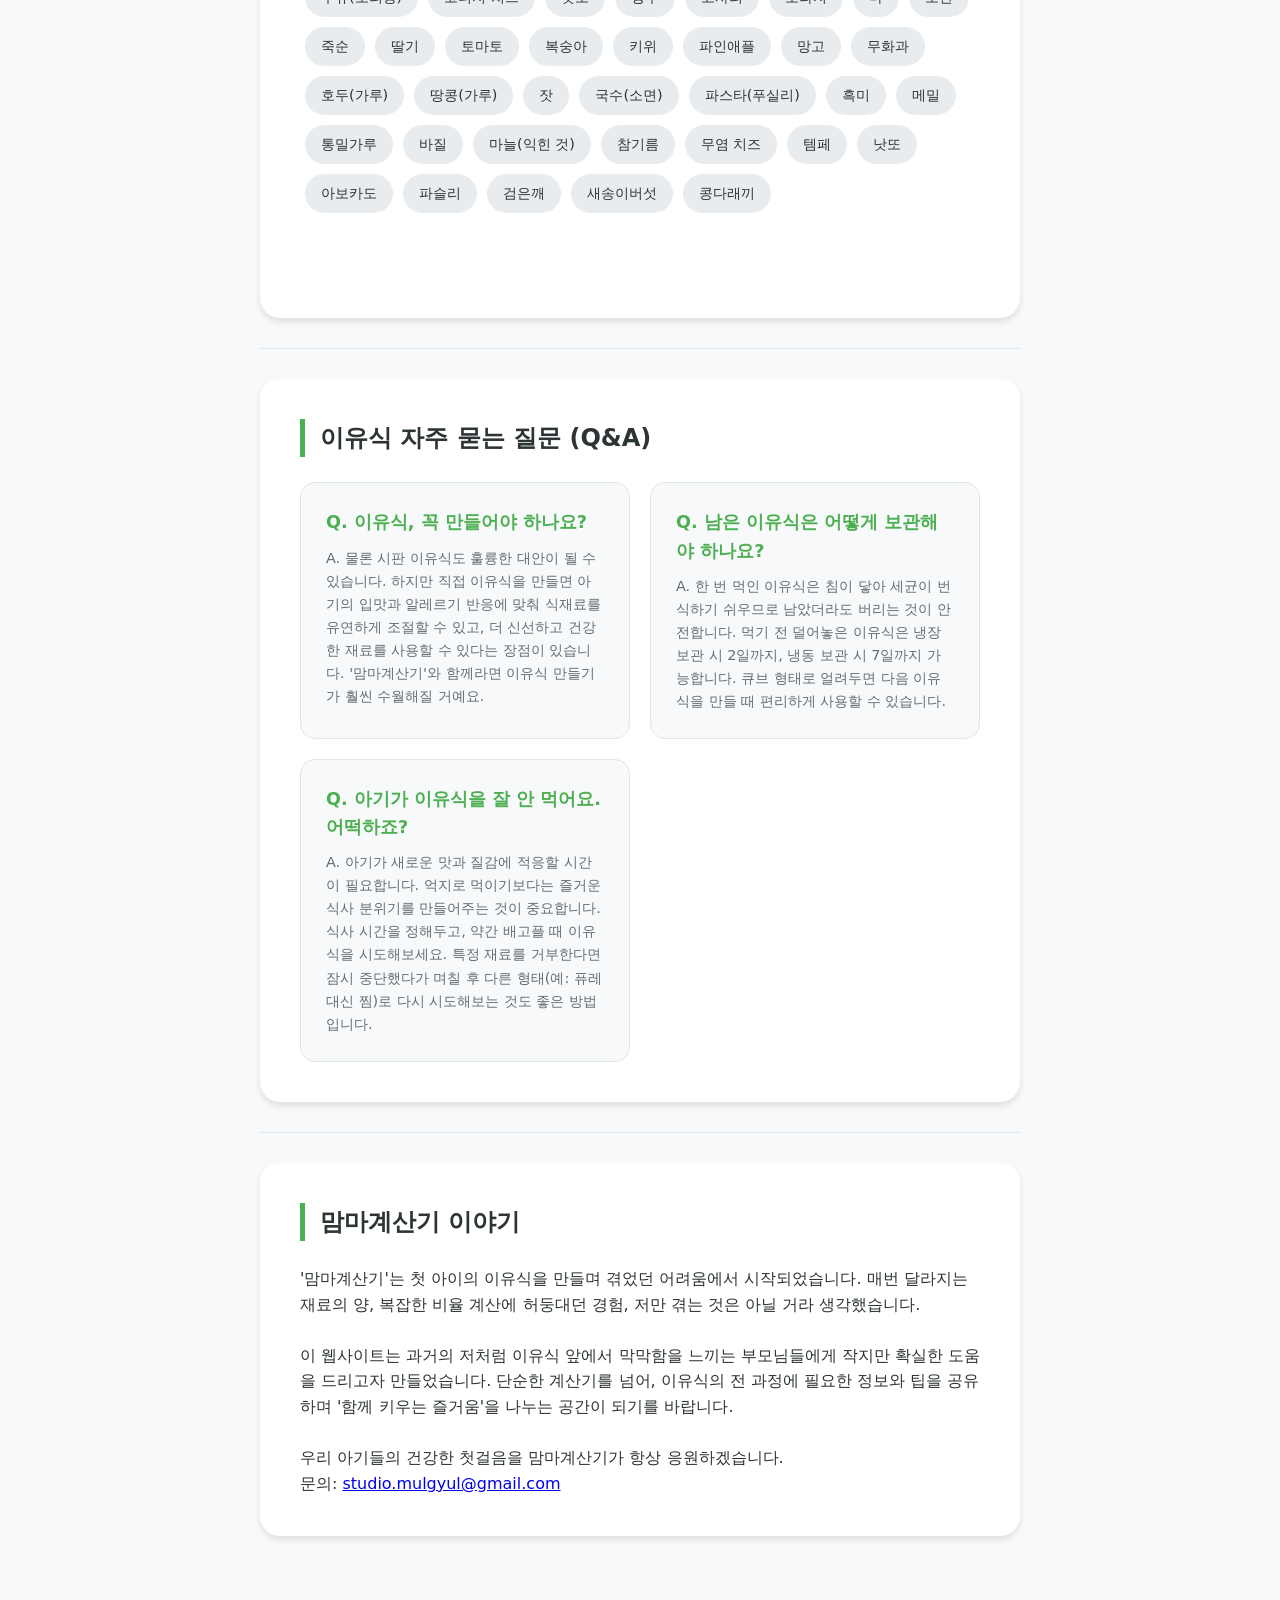
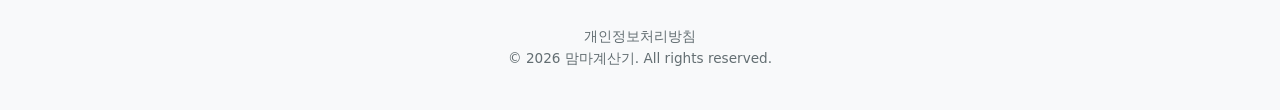
==== commit 5c93769a: "애드센스 승인을 위한 콘텐츠 및 신뢰성 강화" ====
--- a/index.html
+++ b/index.html
@@ -135,7 +135,9 @@
                     <div class="gallery-row-container">
                         <button class="arrow prev">&lt;</button>
                         <div class="gallery-row" id="gallery-initial">
-                            <!-- 식재료 아이템이 여기에 동적으로 추가됩니다 -->
+                            <div class="ingredient-item" data-name="소고기"><img src="https://firebasestorage.googleapis.com/v0/b/moms-calculator.appspot.com/o/ingredients%2Fbeef.png?alt=media&token=e63b7155-65a8-4357-94d1-9318d184a867" alt="소고기"><span>소고기</span></div>
+                            <div class="ingredient-item" data-name="브로콜리"><img src="https://firebasestorage.googleapis.com/v0/b/moms-calculator.appspot.com/o/ingredients%2Fbroccoli.png?alt=media&token=98018e62-4f3c-4de0-8459-a864746f3a7d" alt="브로콜리"><span>브로콜리</span></div>
+                            <div class="ingredient-item" data-name="단호박"><img src="https://firebasestorage.googleapis.com/v0/b/moms-calculator.appspot.com/o/ingredients%2Fsweet_pumpkin.png?alt=media&token=8c1e27a5-443b-4560-a292-06b5f543c72b" alt="단호박"><span>단호박</span></div>
                         </div>
                         <button class="arrow next">&gt;</button>
                     </div>
@@ -146,7 +148,9 @@
                     <div class="gallery-row-container">
                         <button class="arrow prev">&lt;</button>
                         <div class="gallery-row" id="gallery-mid">
-                            <!-- 식재료 아이템이 여기에 동적으로 추가됩니다 -->
+                            <div class="ingredient-item" data-name="닭고기"><img src="https://firebasestorage.googleapis.com/v0/b/moms-calculator.appspot.com/o/ingredients%2Fchicken.png?alt=media&token=0c0a8528-0929-4d87-a25e-186981884488" alt="닭고기"><span>닭고기</span></div>
+                            <div class="ingredient-item" data-name="양파"><img src="https://firebasestorage.googleapis.com/v0/b/moms-calculator.appspot.com/o/ingredients%2Fonion.png?alt=media&token=46d4a5e0-1c71-4df2-a342-9f899e1927d3" alt="양파"><span>양파</span></div>
+                            <div class="ingredient-item" data-name="당근"><img src="https://firebasestorage.googleapis.com/v0/b/moms-calculator.appspot.com/o/ingredients%2Fcarrot.png?alt=media&token=c1a35041-3b4c-4704-8d48-93ce3e16b92a" alt="당근"><span>당근</span></div>
                         </div>
                         <button class="arrow next">&gt;</button>
                     </div>
@@ -157,7 +161,9 @@
                     <div class="gallery-row-container">
                         <button class="arrow prev">&lt;</button>
                         <div class="gallery-row" id="gallery-late">
-                            <!-- 식재료 아이템이 여기에 동적으로 추가됩니다 -->
+                             <div class="ingredient-item" data-name="두부"><img src="https://firebasestorage.googleapis.com/v0/b/moms-calculator.appspot.com/o/ingredients%2Ftofu.png?alt=media&token=c1f4c7d0-c75c-4a37-97d2-a7e808a9c2c6" alt="두부"><span>두부</span></div>
+                             <div class="ingredient-item" data-name="새우"><img src="https://firebasestorage.googleapis.com/v0/b/moms-calculator.appspot.com/o/ingredients%2Fshrimp.png?alt=media&token=c41b80c1-f2a6-455b-a3d5-7e04f98df8b9" alt="새우"><span>새우</span></div>
+                             <div class="ingredient-item" data-name="버섯"><img src="https://firebasestorage.googleapis.com/v0/b/moms-calculator.appspot.com/o/ingredients%2Fmushroom.png?alt=media&token=e1101b4c-35c6-4530-8178-831e5f8b5f35" alt="버섯"><span>버섯</span></div>
                         </div>
                         <button class="arrow next">&gt;</button>
                     </div>
@@ -200,19 +206,10 @@
                 <p>문의: <a href="mailto:studio.mulgyul@gmail.com">studio.mulgyul@gmail.com</a></p>
             </div>
         </section>
-
-        <!-- 개인정보처리방침은 그대로 유지 -->
-        <section id="privacy" class="content-section" style="display:none;">
-             <div class="info-card">
-                <h2>개인정보처리방침</h2>
-                <p>본 사이트는 사용자의 어떠한 개인정보도 수집하거나 저장하지 않습니다. 계산기에 입력된 수치는 브라우저 내에서만 처리되며 외부 서버로 전송되지 않습니다.</p>
-                <p>Google AdSense를 통해 맞춤형 광고를 제공할 수 있으며, 이 과정에서 쿠키(Cookie)가 사용될 수 있습니다. 사용자는 브라우저 설정에서 쿠키 수집을 거부할 수 있습니다.</p>
-            </div>
-        </section>
     </main>
 
     <footer>
-        <p><a href="#privacy">개인정보처리방침</a></p>
+        <p><a href="privacy.html">개인정보처리방침</a></p>
         <p>&copy; 2026 맘마계산기. All rights reserved.</p>
     </footer>
 
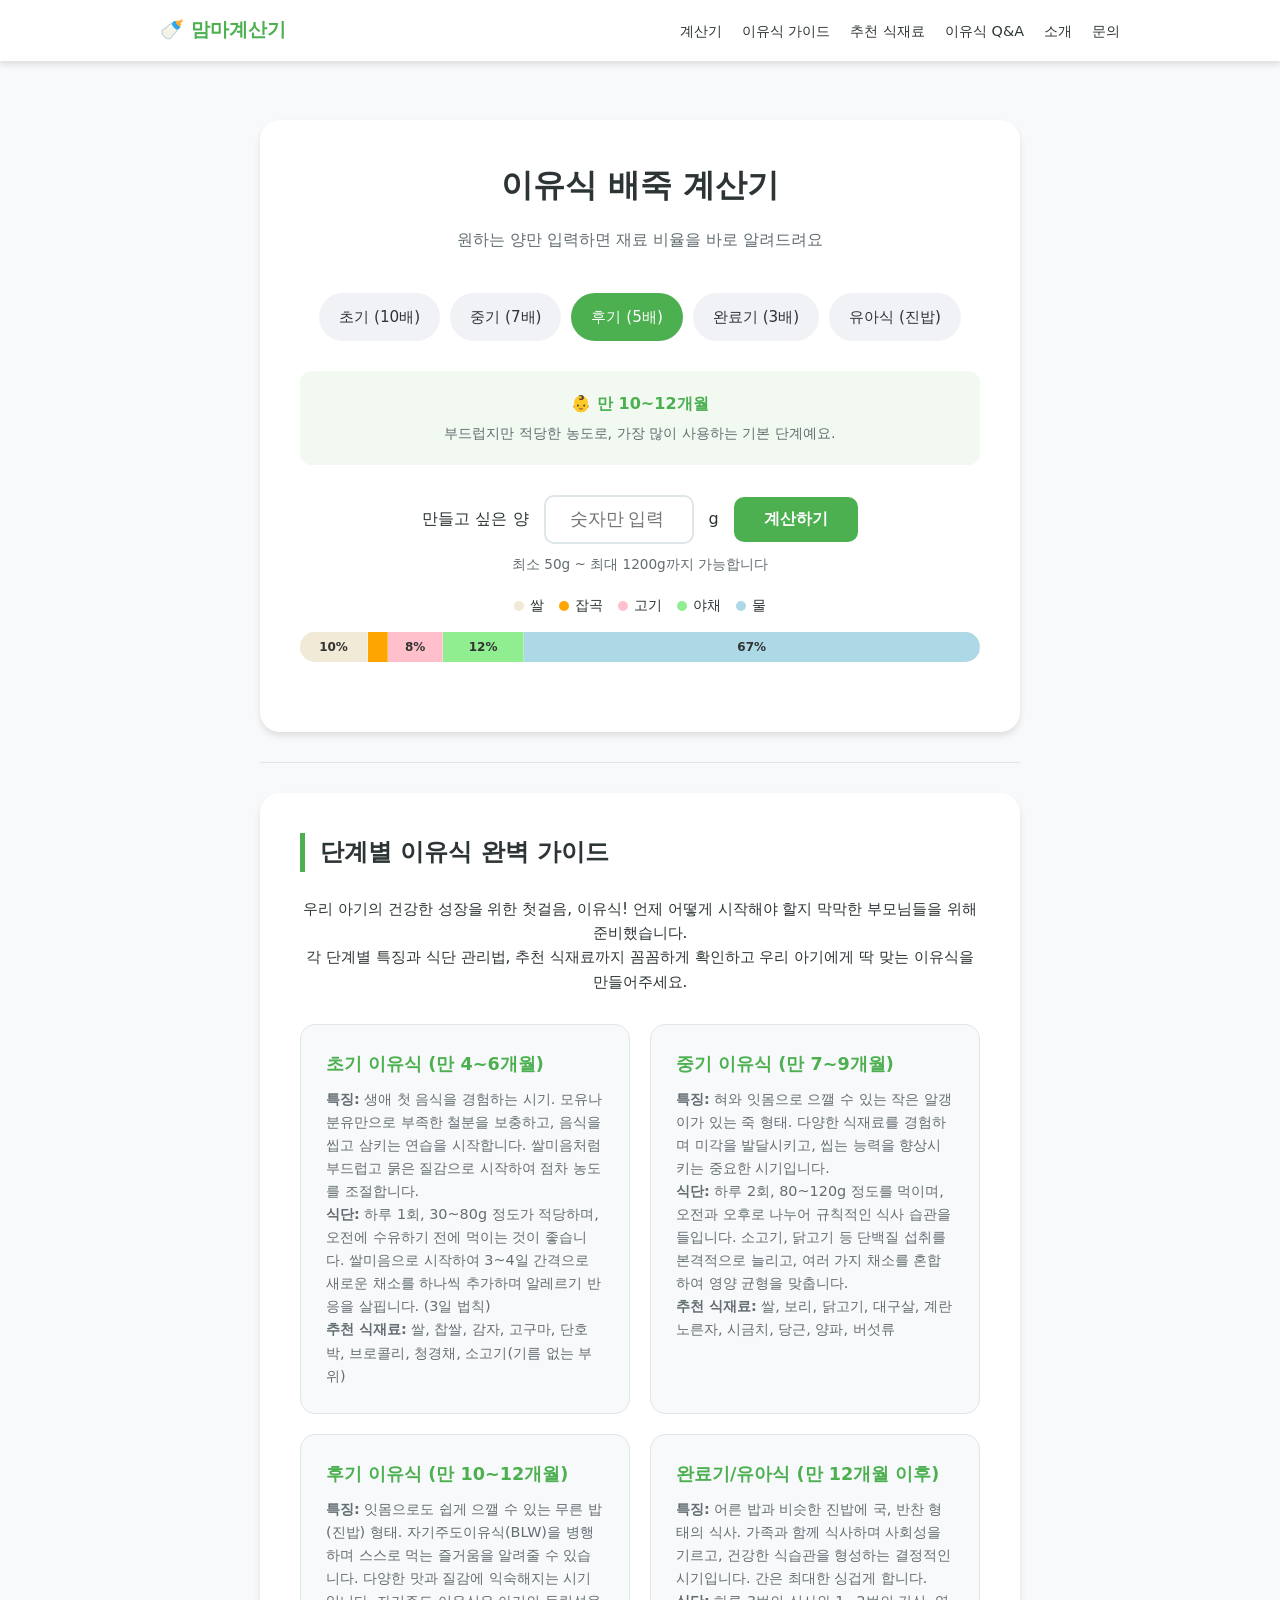
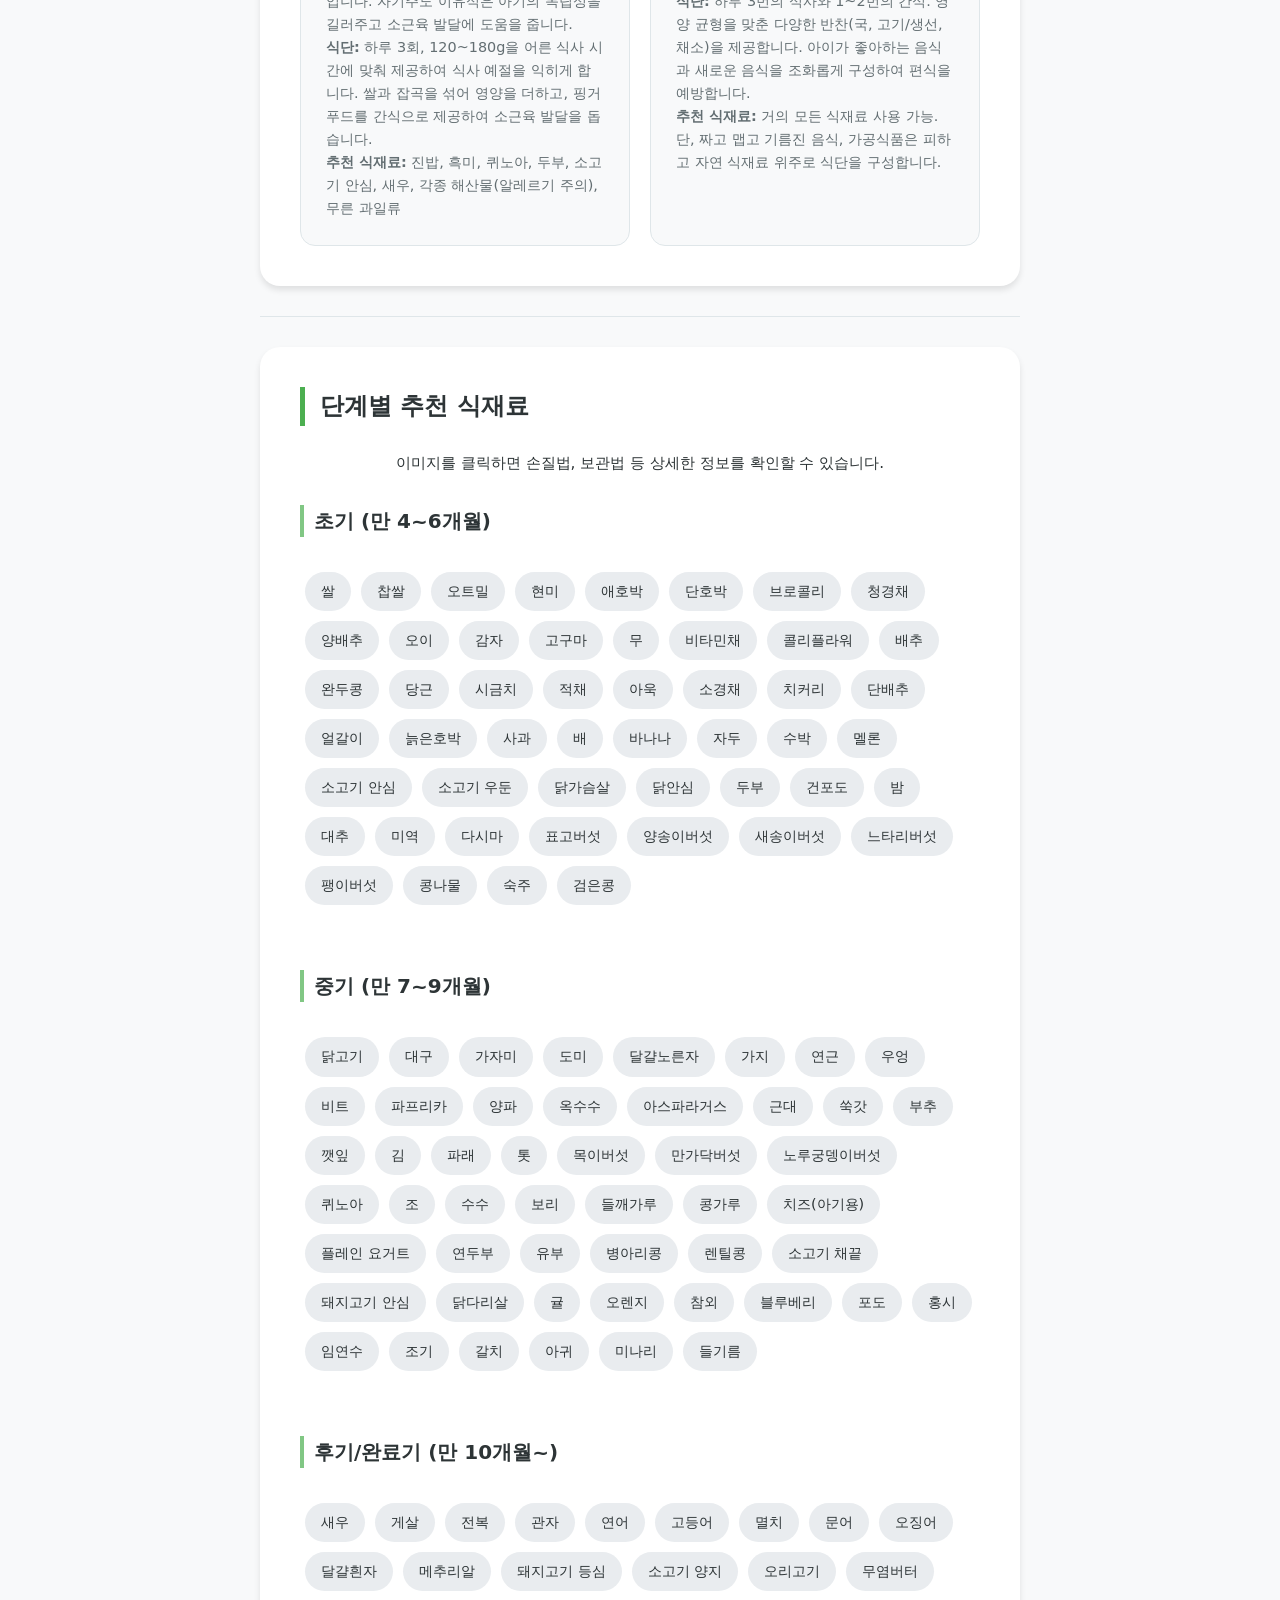
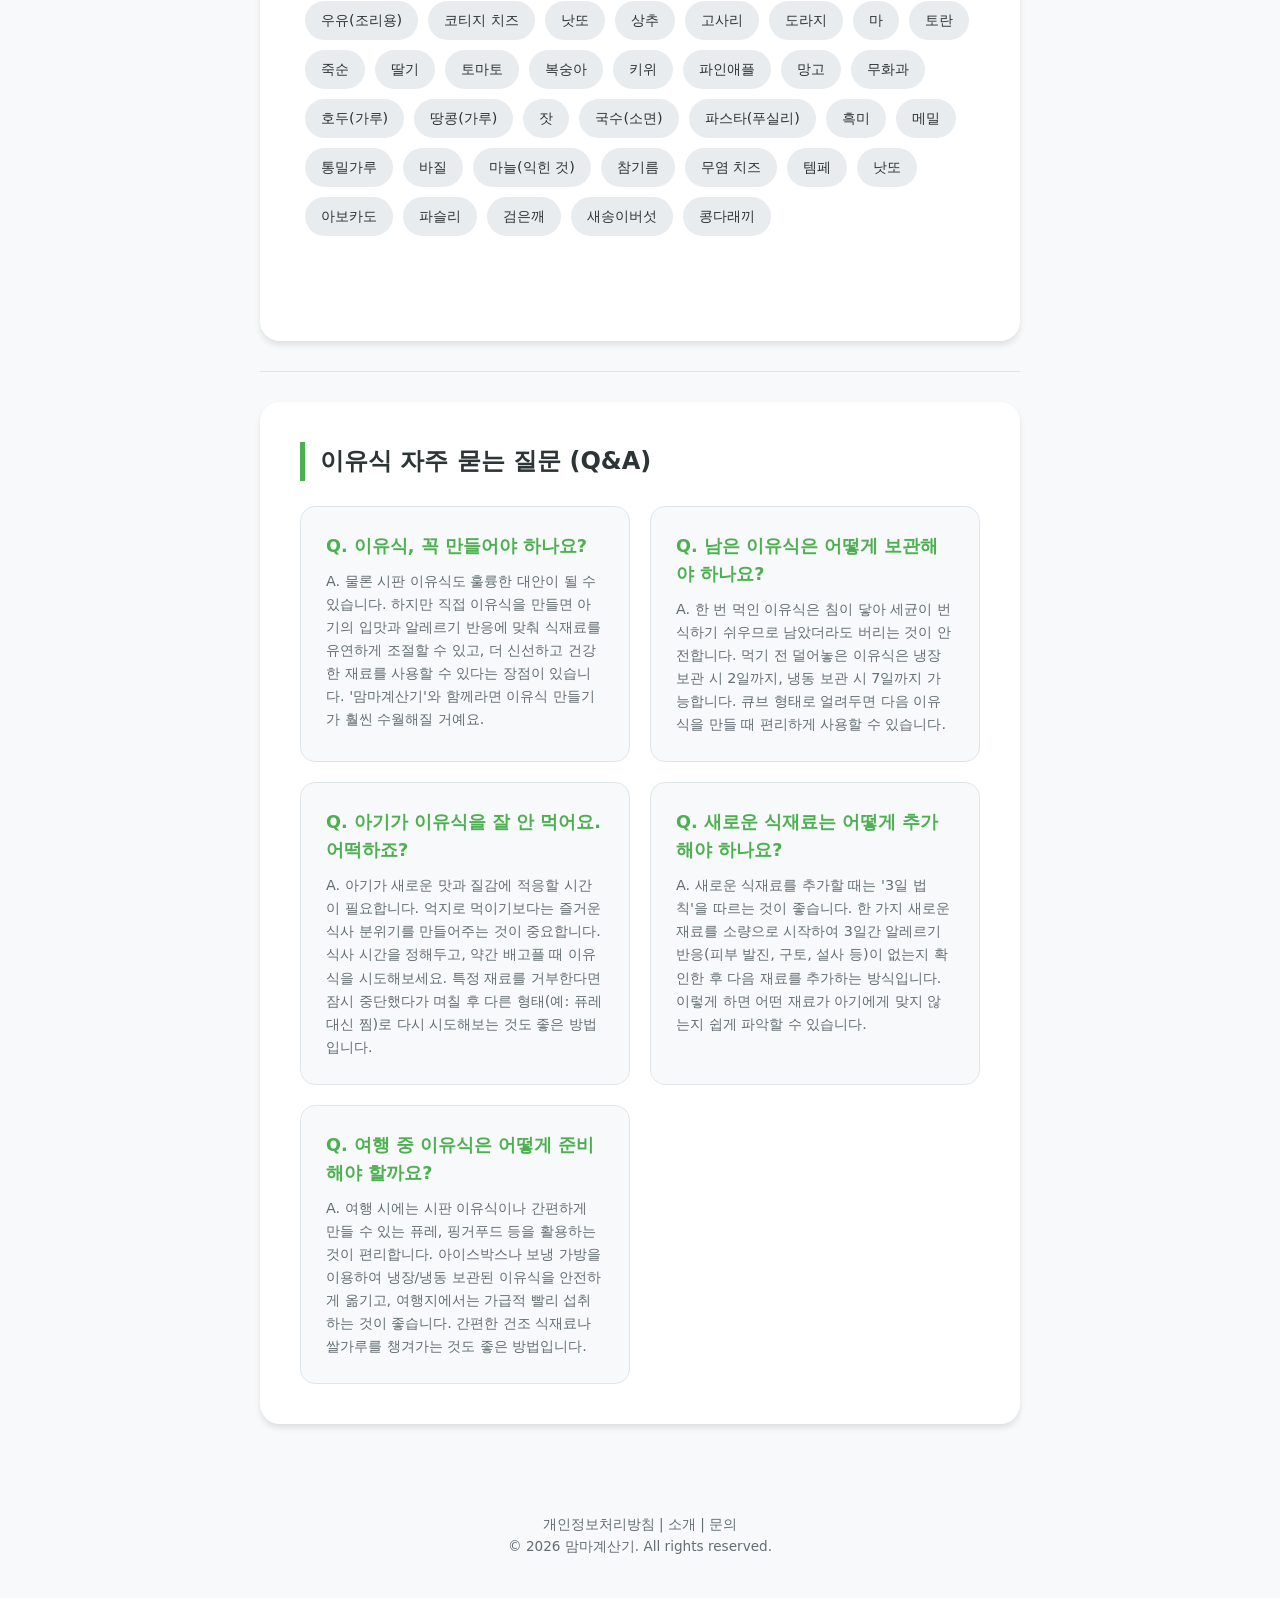
==== commit b825f53f: "웹사이트 콘텐츠 업데이트" ====
--- a/index.html
+++ b/index.html
@@ -20,7 +20,8 @@
                 <li><a href="#guide">이유식 가이드</a></li>
                 <li><a href="#ingredients">추천 식재료</a></li>
                 <li><a href="#qa">이유식 Q&A</a></li>
-                <li><a href="#about">소개</a></li>
+                <li><a href="about.html">소개</a></li>
+                <li><a href="contact.html">문의</a></li>
             </ul>
         </nav>
     </header>
@@ -95,7 +96,7 @@
                     <div class="guide-item">
                         <h3>초기 이유식 (만 4~6개월)</h3>
                         <p><strong>특징:</strong> 생애 첫 음식을 경험하는 시기. 모유나 분유만으로 부족한 철분을 보충하고, 음식을 씹고 삼키는 연습을 시작합니다. 쌀미음처럼 부드럽고 묽은 질감으로 시작하여 점차 농도를 조절합니다.<br>
-                        <strong>식단:</strong> 하루 1회, 30~80g 정도가 적당하며, 오전에 수유하기 전에 먹이는 것이 좋습니다. 쌀미음으로 시작하여 3~4일 간격으로 새로운 채소를 하나씩 추가하며 알레르기 반응을 살핍니다.<br>
+                        <strong>식단:</strong> 하루 1회, 30~80g 정도가 적당하며, 오전에 수유하기 전에 먹이는 것이 좋습니다. 쌀미음으로 시작하여 3~4일 간격으로 새로운 채소를 하나씩 추가하며 알레르기 반응을 살핍니다. (3일 법칙)<br>
                         <strong>추천 식재료:</strong> 쌀, 찹쌀, 감자, 고구마, 단호박, 브로콜리, 청경채, 소고기(기름 없는 부위)
                         </p>
                     </div>
@@ -108,7 +109,7 @@
                     </div>
                     <div class="guide-item">
                         <h3>후기 이유식 (만 10~12개월)</h3>
-                        <p><strong>특징:</strong> 잇몸으로도 쉽게 으깰 수 있는 무른 밥(진밥) 형태. 자기주도이유식(BLW)을 병행하며 스스로 먹는 즐거움을 알려줄 수 있습니다. 다양한 맛과 질감에 익숙해지는 시기입니다.<br>
+                        <p><strong>특징:</strong> 잇몸으로도 쉽게 으깰 수 있는 무른 밥(진밥) 형태. 자기주도이유식(BLW)을 병행하며 스스로 먹는 즐거움을 알려줄 수 있습니다. 다양한 맛과 질감에 익숙해지는 시기입니다. 자기주도 이유식은 아기의 독립성을 길러주고 소근육 발달에 도움을 줍니다.<br>
                         <strong>식단:</strong> 하루 3회, 120~180g을 어른 식사 시간에 맞춰 제공하여 식사 예절을 익히게 합니다. 쌀과 잡곡을 섞어 영양을 더하고, 핑거푸드를 간식으로 제공하여 소근육 발달을 돕습니다.<br>
                         <strong>추천 식재료:</strong> 진밥, 흑미, 퀴노아, 두부, 소고기 안심, 새우, 각종 해산물(알레르기 주의), 무른 과일류
                         </p>
@@ -188,28 +189,22 @@
                         <h4>Q. 아기가 이유식을 잘 안 먹어요. 어떡하죠?</h4>
                         <p>A. 아기가 새로운 맛과 질감에 적응할 시간이 필요합니다. 억지로 먹이기보다는 즐거운 식사 분위기를 만들어주는 것이 중요합니다. 식사 시간을 정해두고, 약간 배고플 때 이유식을 시도해보세요. 특정 재료를 거부한다면 잠시 중단했다가 며칠 후 다른 형태(예: 퓨레 대신 찜)로 다시 시도해보는 것도 좋은 방법입니다.</p>
                     </div>
-                </div>
-            </div>
-        </section>
-
-        <!-- 소개 섹션 -->
-        <section id="about" class="content-section">
-            <div class="info-card">
-                <h2>맘마계산기 이야기</h2>
-                <p>
-                    '맘마계산기'는 첫 아이의 이유식을 만들며 겪었던 어려움에서 시작되었습니다. 매번 달라지는 재료의 양, 복잡한 비율 계산에 허둥대던 경험, 저만 겪는 것은 아닐 거라 생각했습니다.
-                    <br><br>
-                    이 웹사이트는 과거의 저처럼 이유식 앞에서 막막함을 느끼는 부모님들에게 작지만 확실한 도움을 드리고자 만들었습니다. 단순한 계산기를 넘어, 이유식의 전 과정에 필요한 정보와 팁을 공유하며 '함께 키우는 즐거움'을 나누는 공간이 되기를 바랍니다.
-                    <br><br>
-                    우리 아기들의 건강한 첫걸음을 맘마계산기가 항상 응원하겠습니다.
-                </p>
-                <p>문의: <a href="mailto:studio.mulgyul@gmail.com">studio.mulgyul@gmail.com</a></p>
-            </div>
-        </section>
+                    <div class="qa-item">
+                        <h4>Q. 새로운 식재료는 어떻게 추가해야 하나요?</h4>
+                        <p>A. 새로운 식재료를 추가할 때는 '3일 법칙'을 따르는 것이 좋습니다. 한 가지 새로운 재료를 소량으로 시작하여 3일간 알레르기 반응(피부 발진, 구토, 설사 등)이 없는지 확인한 후 다음 재료를 추가하는 방식입니다. 이렇게 하면 어떤 재료가 아기에게 맞지 않는지 쉽게 파악할 수 있습니다.</p>
+                    </div>
+                    <div class="qa-item">
+                        <h4>Q. 여행 중 이유식은 어떻게 준비해야 할까요?</h4>
+                        <p>A. 여행 시에는 시판 이유식이나 간편하게 만들 수 있는 퓨레, 핑거푸드 등을 활용하는 것이 편리합니다. 아이스박스나 보냉 가방을 이용하여 냉장/냉동 보관된 이유식을 안전하게 옮기고, 여행지에서는 가급적 빨리 섭취하는 것이 좋습니다. 간편한 건조 식재료나 쌀가루를 챙겨가는 것도 좋은 방법입니다.</p>
+                    </div>
+                </div>
+            </div>
+        </section>
+
     </main>
 
     <footer>
-        <p><a href="privacy.html">개인정보처리방침</a></p>
+        <p><a href="privacy.html">개인정보처리방침</a> | <a href="about.html">소개</a> | <a href="contact.html">문의</a></p>
         <p>&copy; 2026 맘마계산기. All rights reserved.</p>
     </footer>
 
